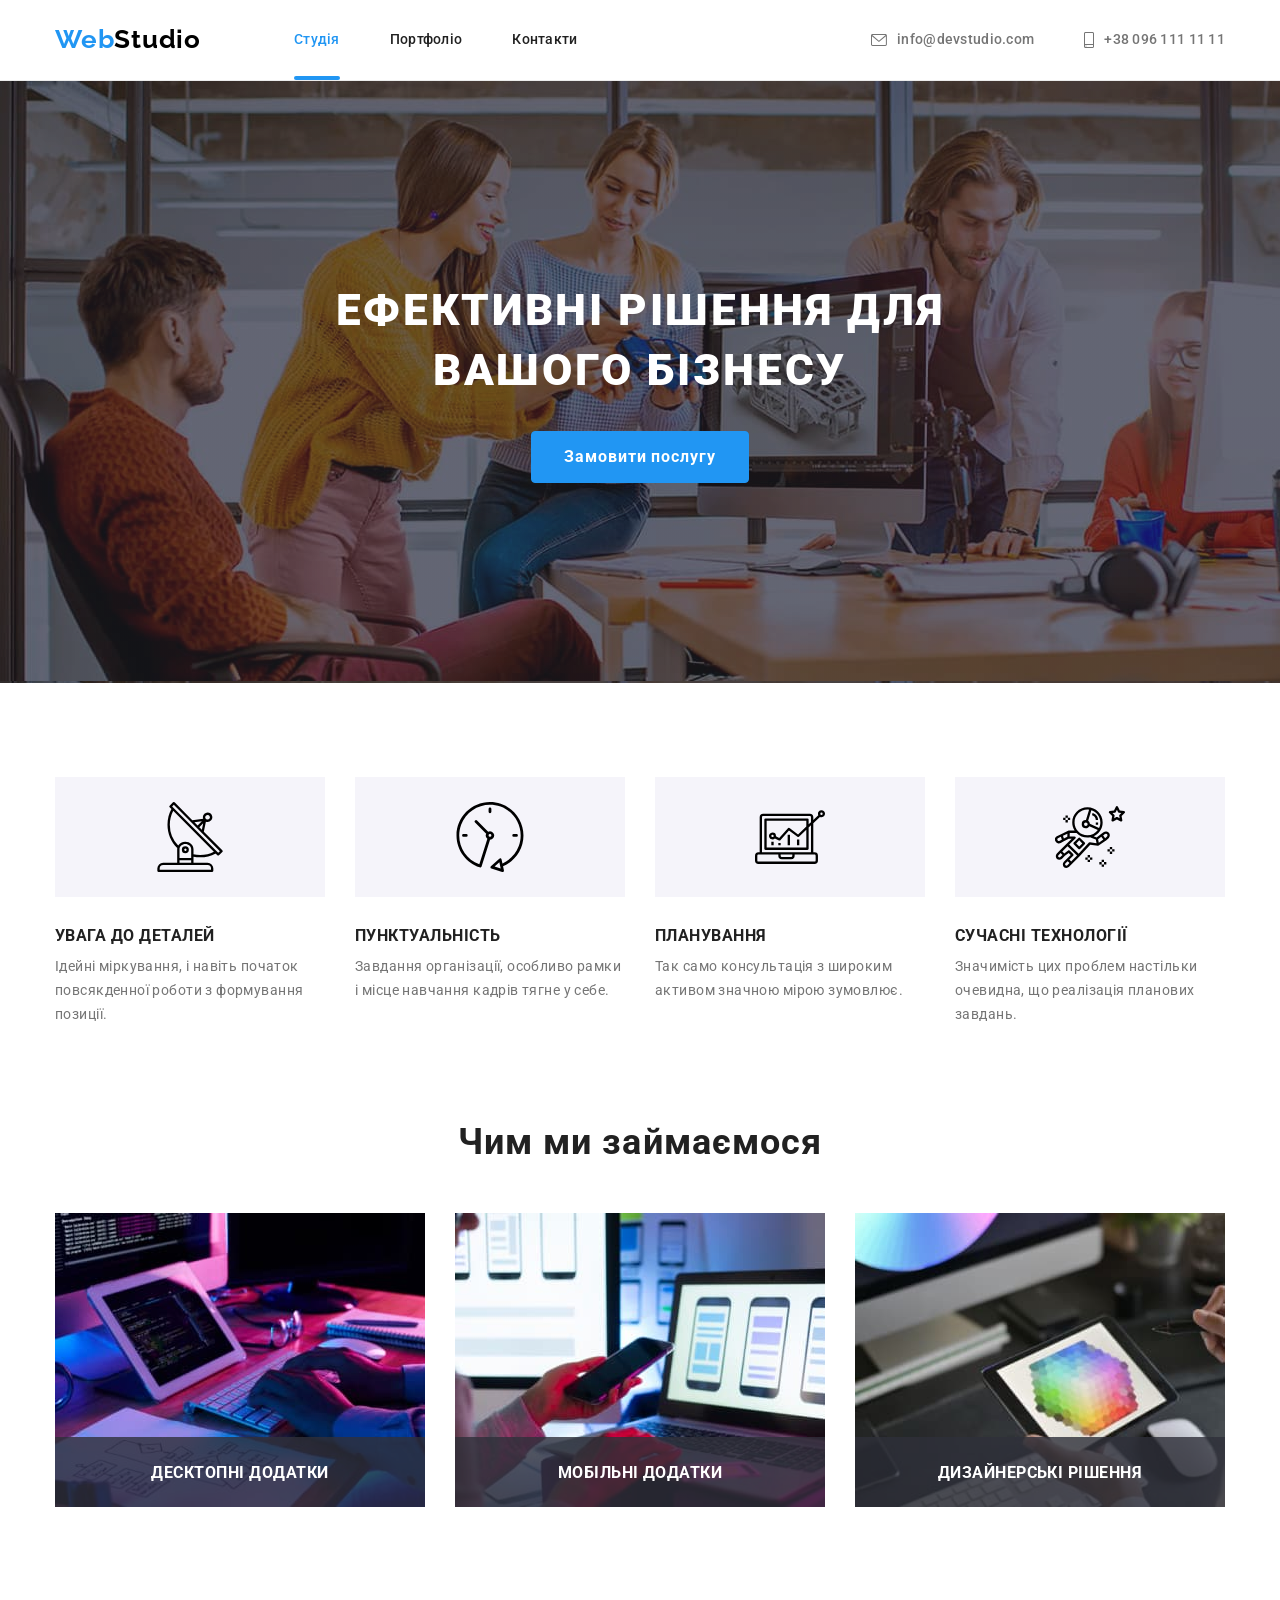
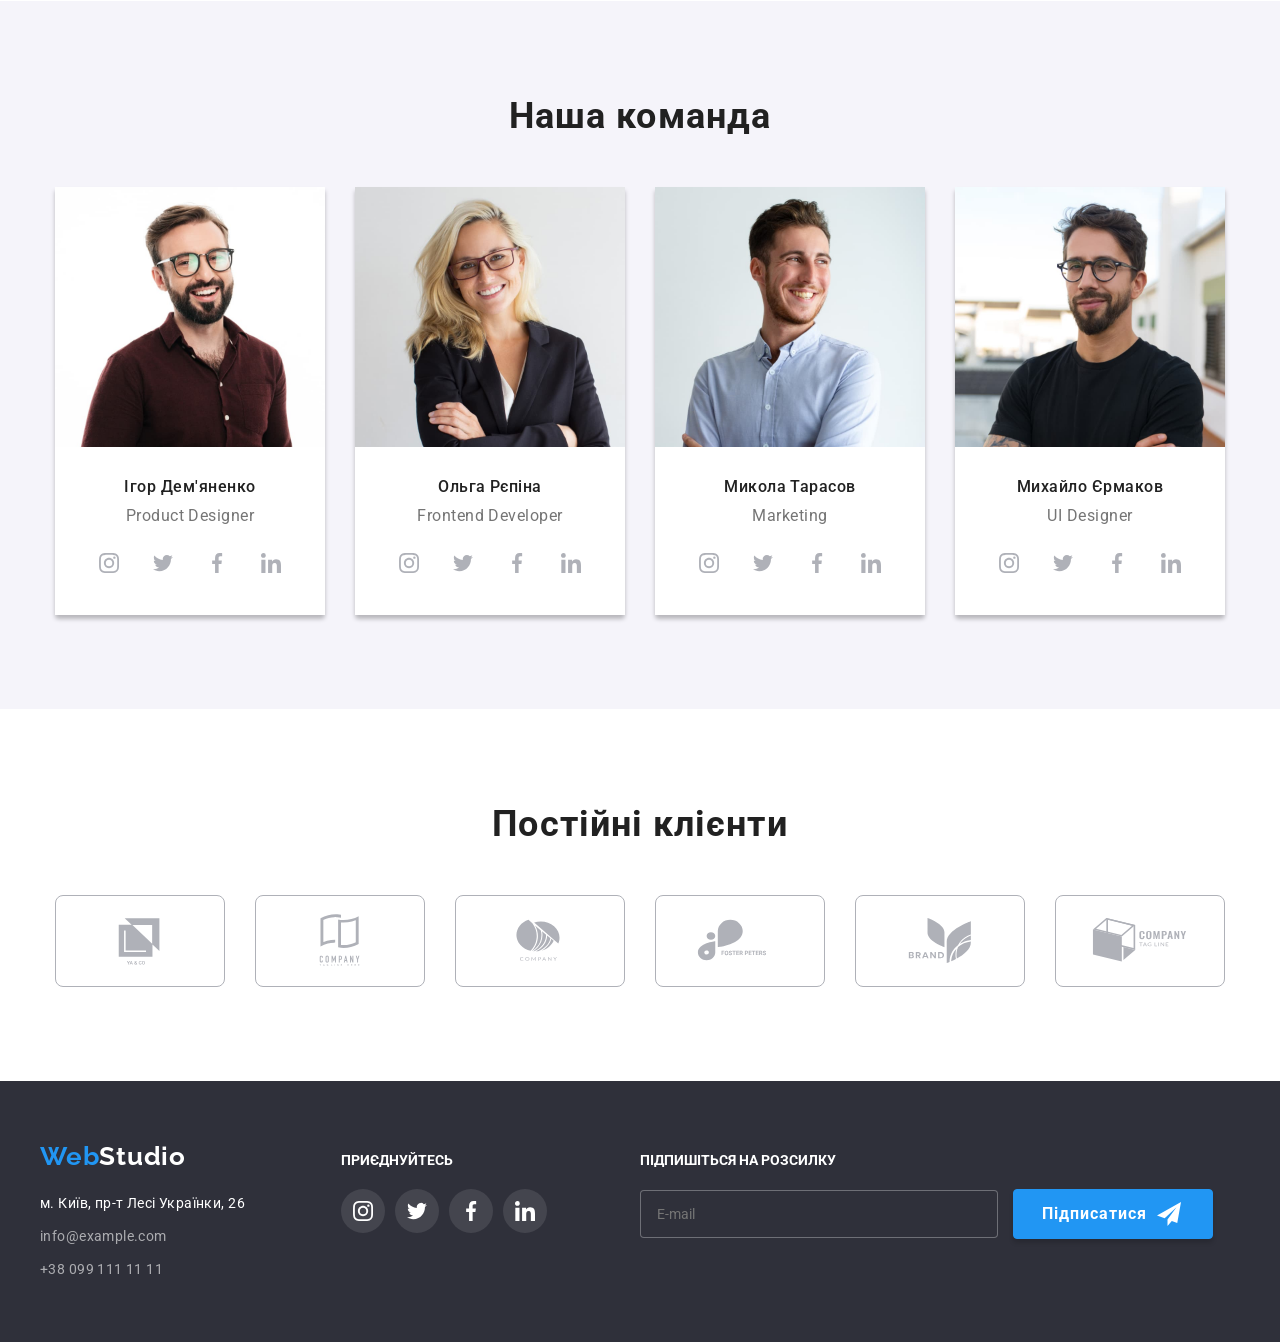
==== index.html @ feab4ead "Creation" ====
<!DOCTYPE html>
<html lang="uk">
   <head>
      <meta charset="UTF-8">
      <meta http-equiv="X-UA-Compatible" content="IE=edge">
      <meta name="viewport" content="width=device-width>, initial-scale=1.0">
      <title>Студія</title>
      <link rel="stylesheet" href="https://fonts.googleapis.com/css2?family=Raleway:wght@700&family=Roboto:wght@400;500;700;900&display=swap">
      <link rel="stylesheet" href="https://cdnjs.cloudflare.com/ajax/libs/modern-normalize/1.1.0/modern-normalize.min.css">
      <link rel="stylesheet" href="./css/style.css">
   </head>
   <body class="page-studio">
      
      <!-- Site header-->
      <header class="page-header">
         <div class="page-header container">
            <a href="./index.html" class="logo" lang="en"> <span class="logo first-part">Web</span>Studio</a>
            <nav class="site-nav">
               <ul class="site-nav-list">
                  <li class="site-nav-list item">
                     <a href="./index.html" class="site-nav-list link current">Студія</a>
                  </li>
                  <li class="site-nav-list item">
                     <a href="./portfolio.html" class="site-nav-list link">Портфоліо</a>
                  </li>
                  <li class="site-nav-list item">
                     <a href="" class="site-nav-list link">Контакти</a>
                  </li>
               </ul>
            </nav>
            <ul class="contact-list">
               <li class="contact-list item">
                     <a href="mailto:info@devstudio.com" class="contact-list link">
                        <svg class="icon-envelope">
                           <use class="envelope" href="./images/icons.svg#icon-envelope"></use>
                        </svg>
                     info@devstudio.com</a>
               </li>
               <li class="contact-list item">
                  <a href="tel:+380961111111" class="contact-list link">
                     <svg class="icon-smartphone">
                        <use href="./images/icons.svg#icon-smartphone"></use>
                     </svg>
                     +38 096 111 11 11
                  </a>
               </li>
            </ul>
         </div>
      </header>
      <main>

         <!-- Hero section  -->
         <section class="hero">
            <div class="hero container">
               <h1 class="hero-title">Ефективні рішення для вашого бізнесу</h1>
               <button data-modal-open type="button" class="btn-hero">
                  Замовити послугу
               </button>
            </div>
         </section>
         
         <!-- Features section   -->
         <section class="features">
            <div class="features-list container">
               <h2 class="features-title">Особливості</h2>
               <ul class="features-list">
                  <li class="features-list item">
                     <div class="feature-icon">
                        <svg class="icon-item">
                           <use href="./images/icons.svg#icon-antenna"></use>
                        </svg>
                     </div> 
                     <h3 class="feature-list title">УВАГА ДО ДЕТАЛЕЙ</h3>
                     <p>Ідейні міркування, і навіть початок повсякденної роботи з формування позиції.</p>
                  </li>
                  <li class="features-list item">
                     <div class="feature-icon">
                        <svg class="icon-item">
                           <use href="./images/icons.svg#icon-clock"></use>
                        </svg>
                     </div>
                     <h3 class="feature-list title">ПУНКТУАЛЬНІСТЬ</h3>
                     <p>Завдання організації, особливо рамки і місце навчання кадрів тягне у себе.</p>
                  </li>
                  <li class="features-list item">
                     <div class="feature-icon">
                        <svg class="icon-item">
                           <use href="./images/icons.svg#icon-diagram"></use>
                        </svg>
                     </div>
                     <h3 class="feature-list title">ПЛАНУВАННЯ</h3>
                     <p>Так само консультація з широким активом значною мірою зумовлює.</p>
                  </li>
                  <li class="features-list item">
                     <div class="feature-icon">
                        <svg class="icon-item">
                           <use href="./images/icons.svg#icon-astronaut"></use>
                        </svg>
                     </div>
                     <h3 class="feature-list title">СУЧАСНІ ТЕХНОЛОГІЇ</h3>
                     <p>Значимість цих проблем настільки очевидна, що реалізація планових завдань.</p>
                  </li>
               </ul>
            </div>
         </section>
         <!-- What we do section --> 
         <section class="work">
            <div class="work container">
               <h2 class="work-title">Чим ми займаємося</h2>
               <ul class="work-list">
                  <li class="work-item">
                     <div class="work-item-overlay">
                        <h3 class="work-item-overlay-title">Десктопні додатки</h3>
                     </div>
                     <img class="work-img" src="./images/software_for_computers.jpg" alt="програмне забезпечення для комп’ютерів" width="370">
                     
                  </li>
                  <li class="work-item">
                     <div class="work-item-overlay">
                        <h3 class="work-item-overlay-title">Мобільні додатки</h3>
                     </div>
                     <img class="work-img" src="./images/mobile_software.jpg" alt="програмне забезпечення для смартфонів" width="370">
                  </li>
                  <li class="work-item">
                     <div class="work-item-overlay">
                     <h3 class="work-item-overlay-title">Дизайнерські рішення</h3>
                     </div>
                     <img class="work-img" src="./images/tablet_software.jpg" alt="програмне забезпечення для планшетів" width="370">
                  </li>
               </ul>
            </div>
         </section>
         
         <!-- Our team section  -->
         <section class="team">
            <div class="team container">
               <h2 class="team-title">Наша команда</h2>
               <ul class="team-list">
                  <li class="team-list item">
                     <img class="team-list img" src="./images/product_designer.jpg" alt="Ігор Дем'яненко" width="270">
                     <div class="team members">
                        <h3 class="team-list-title">Ігор Дем'яненко</h3>
                        <p lang="en" class="team-list-text">Product Designer</p>
                        <ul class="social-network">
                           <li class="social-network item">
                              <a href="" class="social-network link">
                                 <svg class="social-icon">
                                    <use href="./images/icons.svg#icon-instagram"></use>
                                 </svg>
                              </a>
                           </li>
                           <li class="social-network item">
                              <a href="" class="social-network link">
                                 <svg class="social-icon">
                                    <use href="./images/icons.svg#icon-twitter"></use>
                                 </svg>
                              </a>
                           </li>
                           <li class="social-network item">
                              <a href="" class="social-network link">
                                 <svg class="social-icon">
                                    <use href="./images/icons.svg#icon-facebook"></use>
                                 </svg>
                              </a>
                           </li>
                           <li class="social-network item">
                              <a href="" class="social-network link">
                                 <svg class="social-icon">
                                    <use href="./images/icons.svg#icon-linkedin"></use>
                                 </svg>
                              </a>
                           </li>
                        </ul>
                     </div>
                  </li>
                  <li class="team-list item">
                     <img class="team-list img" src="./images/frontend_developer.jpg" alt="Ольга Рєпіна" width="270">
                     <div class="team members">
                        <h3 class="team-list-title">Ольга Рєпіна</h3>
                        <p lang="en" class="team-list-text">Frontend Developer</p>
                        <ul class="social-network">
                           <li class="social-network item">
                              <a href="" class="social-network link">
                                 <svg class="social-icon">
                                    <use href="./images/icons.svg#icon-instagram"></use>
                                 </svg>
                              </a>
                           </li>
                           <li class="social-network item">
                              <a href="" class="social-network link">
                                 <svg class="social-icon">
                                    <use href="./images/icons.svg#icon-twitter"></use>
                                 </svg>
                              </a>
                           </li>
                           <li class="social-network item">
                              <a href="" class="social-network link">
                                 <svg class="social-icon">
                                    <use href="./images/icons.svg#icon-facebook"></use>
                                 </svg>
                              </a>
                           </li>
                           <li class="social-network item">
                              <a href="" class="social-network link">
                                 <svg class="social-icon">
                                    <use href="./images/icons.svg#icon-linkedin"></use>
                                 </svg>
                              </a>
                           </li>
                        </ul>
                     </div>
                  </li>
                  <li class="team-list item">
                     <img class="team-list img" src="./images/marketing.jpg" alt="Микола Тарасов" width="270">
                     <div class="team members">
                        <h3 class="team-list-title">Микола Тарасов</h3>
                        <p lang="en" class="team-list-text">Marketing</p>
                        <ul class="social-network">
                           <li class="social-network item">
                              <a href="" class="social-network link">
                                 <svg class="social-icon">
                                    <use href="./images/icons.svg#icon-instagram"></use>
                                 </svg>
                              </a>
                           </li>
                           <li class="social-network item">
                              <a href="" class="social-network link">
                                 <svg class="social-icon">
                                    <use href="./images/icons.svg#icon-twitter"></use>
                                 </svg>
                              </a>
                           </li>
                           <li class="social-network item">
                              <a href="" class="social-network link">
                                 <svg class="social-icon">
                                    <use href="./images/icons.svg#icon-facebook"></use>
                                 </svg>
                              </a>
                           </li>
                           <li class="social-network item">
                              <a href="" class="social-network link">
                                 <svg class="social-icon">
                                    <use href="./images/icons.svg#icon-linkedin"></use>
                                 </svg>
                              </a>
                           </li>
                        </ul>
                     </div>
                  </li>
                  <li class="team-list item">
                     <img class="team-list img" src="./images/ui_designer.jpg" alt="Михайло Єрмаков" width="270">
                     <div class="team members">
                        <h3 class="team-list-title">Михайло Єрмаков</h3>
                        <p lang="en" class="team-list-text">UI Designer</p>
                        <ul class="social-network">
                           <li class="social-network item">
                              <a href="" class="social-network link">
                                 <svg class="social-icon">
                                    <use href="./images/icons.svg#icon-instagram"></use>
                                 </svg>
                              </a>
                           </li>
                           <li class="social-network item">
                              <a href="" class="social-network link">
                                 <svg class="social-icon">
                                    <use href="./images/icons.svg#icon-twitter"></use>
                                 </svg>
                              </a>
                           </li>
                           <li class="social-network item">
                              <a href="" class="social-network link">
                                 <svg class="social-icon">
                                    <use href="./images/icons.svg#icon-facebook"></use>
                                 </svg>
                              </a>
                           </li>
                           <li class="social-network item">
                              <a href="" class="social-network link">
                                 <svg class="social-icon">
                                    <use href="./images/icons.svg#icon-linkedin"></use>
                                 </svg>
                              </a>
                           </li>
                        </ul>
                     </div>
                  </li>
               </ul>
            </div>
         </section>

         <!-- Regular customers Section -->
         <section class="customers">
            <div class="customers container">
               <h2 class="customers-title">Постійні клієнти</h2>
               <ul class="customers-list">
                  <li class="customers-list item">
                     <a class="customers-list-link" href="">
                        <svg class="customers-icon">
                           <use href="./images/icons.svg#icon-group-1"></use>
                        </svg>
                     </a>
                  </li>
                  <li class="customers-list item">
                     <a class="customers-list-link" href="">
                        <svg class="customers-icon">
                           <use href="./images/icons.svg#icon-group-2"></use>
                        </svg>
                     </a>
                  </li>
                  <li class="customers-list item">
                     <a class="customers-list-link" href="">
                        <svg class="customers-icon">
                           <use href="./images/icons.svg#icon-group-3"></use>
                        </svg>
                     </a>
                  </li>
                  <li class="customers-list item">
                     <a class="customers-list-link" href="">
                        <svg class="customers-icon">
                           <use href="./images/icons.svg#icon-group-4"></use>
                        </svg>
                     </a>
                  </li>
                  <li class="customers-list item">
                     <a class="customers-list-link" href="">
                        <svg class="customers-icon">
                           <use href="./images/icons.svg#icon-group-5"></use>
                        </svg>
                     </a>
                  </li>
                  <li class="customers-list item" >
                     <a class="customers-list-link" href="">
                        <svg class="customers-icon" >
                           <use href="./images/icons.svg#icon-group-6"></use>
                        </svg>
                     </a>
                  </li>
               </ul>
            </div>
         </section>
      </main>
      
      <!-- Contact section -->
      <footer class="page-footer">
         <div class="page-footer container">
            <div class="page-footer-contact">
               <a href="./index.html" class="page-footer logo"> <span class="logo first-part">Web</span>Studio</a>
               <address class="contact">
                  <ul class="footer-contact-list">
                     <li class="footer-contact-list item">
                        <a href="https://goo.gl/maps/CPtrU1FHBa2aNyZL9" target="_blank" rel="noopener noreferrer nofollow" class="footer-contact-list-link location"> м. Київ, пр-т Лесі Українки, 26</a>
                     </li>
                     <li class="footer-contact-list item">
                        <a href="mailto:info@example.com" class="footer-contact-list-link">info@example.com</a>
                     </li>
                     <li class="footer-contact-list item">
                        <a href="tel:+380991111111" class="footer-contact-list-link">+38 099 111 11 11</a>
                     </li>
                  </ul>
               </address>
            </div>
            <div class="page-footer social-network">
               <p class="page-footer-title">Приєднуйтесь</p>
               <ul class="social-network">
                  <li class="social-network item">
                     <a href="" class="social-network link">
                        <svg class="social-icon">
                           <use href="./images/icons.svg#icon-instagram"></use>
                        </svg>
                     </a>
                  </li>
                  <li class="social-network item">
                     <a href="" class="social-network link">
                        <svg class="social-icon">
                           <use href="./images/icons.svg#icon-twitter"></use>
                        </svg>
                     </a>
                  </li>
                  <li class="social-network item">
                     <a href="" class="social-network link">
                        <svg class="social-icon">
                           <use href="./images/icons.svg#icon-facebook"></use>
                        </svg>
                     </a>
                  </li>
                  <li class="social-network item">
                     <a href="" class="social-network link">
                        <svg class="social-icon">
                           <use href="./images/icons.svg#icon-linkedin"></use>
                        </svg>
                     </a>
                  </li>
               </ul>
            </div>
            <form class="footer-form">
               <p class="page-footer-title">Підпишіться на розсилку</p>
                  <input class="footer-form-input" type="email" name="email" placeholder="E-mail">
                  <button class="footer-form-btn" type="submit">
                  Підписатися
               </button>
            </form>
         </div>
      </footer>
<!-- Modal window  -->
      <div class="backdrop is-hidden" data-modal>
         <div class="modal">
            <button type="button" class="btn-modal" data-modal-close>
               <svg class="modal-icon">
                  <use href="./images/icons.svg#icon-close"></use>
               </svg>
            </button>
            <form class="form-feedback">
               <p class="form-feedback-title">Залиште свої дані, ми вам передзвонимо</p>
               <div class="form-feedback-field">
                  <label class="form-feedback-label" for="username">
                     Ім’я
                  </label>
                  <div class="input-wrap">
                     <input class="form-feedback-input" type="text" name="username" id="username">
                     <svg class="feedback-icon">
                        <use href="./images/icons.svg#icon-person"/>
                     </svg>
                  </div>
               </div>
               <div class="form-feedback-field">
                  <label class="form-feedback-label" for="tel">
                     Телефон
                  </label>
                  <div class="input-wrap">
                     <input class="form-feedback-input" type="tel" name="phone_namber" id="tel">
                     <svg class="feedback-icon">
                        <use href="./images/icons.svg#icon-phone"></use>
                     </svg>
                  </div>
               </div>
               <div class="form-feedback-field">
                  <label class="form-feedback-label" for="email">
                     Пошта
                  </label>
                  <div class="input-wrap">
                     <input class="form-feedback-input" type="email" name="email" id="email">
                     <svg class="feedback-icon">
                        <use href="./images/icons.svg#icon-email"></use>
                     </svg>
                  </div> 
               </div>
               <div class="form-feedback-field">
                  <label class="form-feedback-label" for="comment">
                     Коментар
                  </label>
                  <textarea class="form-feedback-input comment" name="comment" id="comment"  rows="10" placeholder="Введіть текст"></textarea>
               </div>
               <div class="form-feedback-accept">
                  <label class="form-feedback-label" for="policy">
                     <input class="visually-hidden" type="checkbox" name="policy" id="policy">
                     <div class="checkbox">
                        <svg class="feedback-check">
                           <use href="./images/icons.svg#icon-check"></use>
                        </svg>
                     </div>
                     <span class="policy-text">Погоджуюся з розсилкою та приймаю <a href="">Умови договору</a>
                     </span>
                  </label>
               </div>
               <button type="submit" class="form-feedback-btn">Відправити</button>
            </form>
         </div>
      </div>
      <script src="./js/modal.js"></script>
   </body>
</html>
---- css/style.css ----
/* основной цвет текст #757575
вторичный цвет текста  #212121
белый цвет #FFFFFF
цвет ел адреса и телефона в футере rgba (255, 255, 255, 0.6)
цвет акцента #2196F3
цвет кнопок, цвет секции Наша команда #F5F4FA
цвет футера #2F303A */


:root { 
   --primery-text-color: #757575;
   --secondary-text-color: #212121;
   --accent-color: #2196F3;
   --footer-text-color: rgba (255, 255, 255, 0.6);
   --white-color: #FFFFFF;
   --footer-backround-color: #2F303A;
}

.visually-hidden {
   position: absolute;
   white-space: nowrap;
   width: 1px;
   height: 1px;
   overflow: hidden;
   border: 0;
   padding: 0;
   clip: rect(0 0 0 0);
   clip-path: inset(50%);
   margin: -1px;
}

body {
   background-color: var(--white-color);
   color: var(--primery-text-color);

   font-family: 'Roboto', sans-serif;
   font-size: 14px;
   }

   h1,
   h2,
   h3,
   h4,
   h5,
   h6,
   p,
   ul {
      margin: 0;
      padding: 0;
   }


   .page-studio h2 {
   color: var(--secondary-text-color);
   font-weight: 700;
   font-size: 36px;
   line-height: 1.17;
   text-align: center;
   letter-spacing: 0.03em;
   }

/* Logo */
a.logo {
   display: block;
   margin-left: 0px;
   color:#000000;

   font-family: 'Raleway', sans-serif;
   font-weight: 700;
   font-size: 26px;
   line-height: 1.2;
   letter-spacing: 0.03em;
   text-decoration: none;
}

.page-footer .logo {
   color: var(--white-color);
}

.logo .first-part { 
   color: var(--accent-color);
}

/* Site header */
.page-header {
   font-weight: 500;
   font-size: 14px;
   line-height: 1.14;
   letter-spacing: 0.02em;
}

.container {
   width: 1200px;
   margin-left: auto;
   margin-right: auto;
   padding-left: 15px;
   padding-right: 15px;
}

.page-header.container {
   display: flex;
   align-items: center;
}

.site-nav {
   margin-left: 93px;
}

.site-nav-list {
   display: flex;
   margin-top: 0px;
   margin-bottom: 0px;

   list-style: none;
}

.site-nav-list .item {
   margin-right: 50px;
}

.site-nav-list .item:last-child {
   margin-right: 0px;
}

.site-nav-list .link {
   display: inline-block;
   margin-top: 0px;
   margin-bottom: 0px;
   padding-top: 32px;
   padding-bottom: 32px;

   color: var(--secondary-text-color);
   text-decoration: none;
   transition: color 250ms cubic-bezier(0.4, 0, 0.2, 1);
}

.site-nav-list.link.current {
   position: relative;
   color: var(--accent-color);
}
.site-nav-list.link.current::after {
   content:'';
   position: absolute;
   left: 0;
   bottom: 0;
   display:block;
   width: 100%;
   height: 4px;
   border-radius: 2px;
   background-color: var(--accent-color);
}

.page-header .link:hover,
.page-header .link:focus {
color: var(--accent-color);
}

.contact-list {
   display: flex;
   margin-top: 0px;
   margin-bottom: 0px;
   margin-left: auto;
   list-style: none;
}

.contact-list.item {
   margin-right: 50px;
}

.contact-list .item:nth-child(1n+2) {
   margin-right: 0px;
}

.contact-list.link {
   display: flex;
   justify-content: center;
   align-items: center;
   margin-top: 0px;
   margin-bottom: 0px;
   padding-top: 32px;
   padding-bottom: 32px;
   color: var(--primery-text-color);
   text-decoration: none;
   fill: var(--primery-text-color);
   transition: fill 250ms cubic-bezier(0.4, 0, 0.2, 1), color 250ms cubic-bezier(0.4, 0, 0.2, 1);
}

.contact-list .link:last-child {
   margin-right: 0px;
}

.icon-smartphone {
   width: 10px;
   height: 16px;
   margin-right: 10px;
}

.icon-envelope {
   width: 16px;
   height: 12px;
   margin-right: 10px;
}


.contact-list.link:hover,
.contact-list.link:focus {
   color: var(--accent-color);
   fill: var(--accent-color);
}


/*----------------------------СТОРІНКА СТУДІЯ-----------------------------*/
/* ------------------Hero section -----------------------------*/
.hero {
   max-width: 1600px;
   margin-left: auto;
   margin-right: auto;
   
   padding-top: 200px;
   padding-bottom: 200px;
   
   text-align: center;

   
   background-image: linear-gradient(
      to right,
   rgba(47, 48, 58, 0.4),
   rgba(47, 48, 58, 0.4)
   ), 
   url(../images/Background.jpg);
}

.hero.container {
   position: relative;
   padding-top: 0;
   padding-bottom: 0;
   background: none;
}

.hero-title {
   margin-top: 0px;
   margin-bottom: 30px;
   margin-left: auto;
   margin-right: auto;
   max-width: 700px;

   color: var(--white-color);
   
   font-weight: 900;
   font-size: 44px;
   line-height: 1.36;
   letter-spacing: 0.06em;
   text-transform: uppercase;
}

.btn-hero {
   min-width: 215px;
   padding: 10px 32px;
   border-radius: 4px;
   border: 1px solid var(--accent-color);
   background-color: var(--accent-color);
   
   color: var(--white-color);

   font-weight: 700;
   font-size: 16px;
   line-height: 1.9;
   letter-spacing: 0.06em;

   cursor: pointer;
}

/*---------------------Features section-----------------------*/ 
.features {
   padding-top: 94px;
}
.features-title {
   position: absolute;
   width: 1px;
   height: 1px;
   margin: -1px;
   border: 0;
   padding: 0;

   white-space: nowrap;
   clip-path: inset(100%);
   clip: rect(0 0 0 0);
   overflow: hidden;
}

.features p {
   line-height: 1.7;
   letter-spacing: 0.03em;
}

.feature-list.title {
   margin-bottom: 10px;

   color: var(--secondary-text-color);
   font-weight: 700;
   font-size: 16px;
   line-height: 1.14;
   letter-spacing: 0.03em;
   text-transform: uppercase;
}

.features-list {
   list-style: none;
   display: flex;
}

.features-list.item {
   display: block;
   margin-right: 30px;
   width: 270px;
}

.features-list.item:nth-child(4n) {
   margin-right: 0;
}

.feature-icon {
   display: flex;
   margin-bottom: 30px;
   width: 270px;
   height: 120px;
   align-items: center;
   justify-content: center;
   background-color: #F5F4FA;
}

.icon-item {
   width: 70px;
   height: 70px;
}

/*---------------------What we do section----------------------*/

.work {
   padding-top: 94px;
   padding-bottom: 94px;
}

.work.container {
   padding-top: 0;
   padding-bottom: 0;
}

.work-title {
   margin-bottom: 50px;
}

.work-list {
   display: flex;
   justify-content: center;
   margin: 0;
   padding: 0;
   list-style: none;
}

.work-item {
   position: relative;
   display: block;
   margin-right: 30px;
}

.work-item:nth-child(3n) {
   margin-right: 0px;
}

.work-item-overlay {
   position: absolute;
   display: block;
   width: 100%;
   height: 70px;
   right: 0;
   bottom: 0;
   background-color: rgba(47, 48, 58, 0.8);
}
.work-item-overlay-title {
   padding: 27px 0;
   color: var(--white-color);
   font-weight: 700;
   line-height: 1.14;
   text-align: center;
   letter-spacing: 0.03em;
   text-transform: uppercase;
}

.work-img {
   display: block;
}

/*---------------------Our team section----------------------*/
   .team {
   padding-top: 94px;
   padding-bottom: 94px;
   
   background-color: #F5F4FA;
}

.team.container {
   padding-top: 0px;
   padding-bottom: 0px;
}

.team-title {
   margin-bottom: 50px;
}

.team-list {
   display: flex;
   justify-content: center;
   margin: 0;
   padding: 0;
   list-style: none;
}

.team-list.item {
   display: block;
   margin-right: 30px;
   border-radius: 0px 0px 4px 4px;
   text-align: center;

   box-shadow: 0px 4px 4px 0px rgba(0, 0, 0, 0.25);
}

.team-list.img {
   display: block;
}

.team-list.item:last-child {
   margin-right: 0px;
}

.team.members {
   padding-top: 30px;
   padding-bottom: 30px;
   
   background-color: var(--white-color);
}

.team-list-title {
   margin-bottom: 10px;
   
   color: var(--secondary-text-color);

   font-weight: 500;
   font-size: 16px;
   line-height: 1.19;
   letter-spacing: 0.03em;
}

.team-list-text {
   color: var(--primery-text-color);

   font-size: 16px;
   line-height: 1.19;
   letter-spacing: 0.03em;
   margin-bottom: 16px;
}

.social-network {
   display: flex;
   width: 206px;
   margin-left: auto;
   margin-right: auto;
   justify-content: space-between;
   align-items: center;
   list-style: none;
}

.social-network.item {
   display: block;
   width: 44px;
   height: 44px;
   margin: 0;
}

.social-network.link {
   display: flex;
   justify-content: center;
   width: 44px;
   height: 44px;
   fill: #AFB1B8;
   background-color: var(--white-color);
   border-radius: 50%;
   transition: fill 2500ms cubic-bezier(0.4, 0, 0.2, 1);
}

.social-icon {
   display: block;
   width: 20px;
   height: 20px;
}     

.social-network.link:hover,
.social-network.link:focus {
   outline: none;
   background-color: var(--accent-color);
   fill: var(--white-color);
}

/*------------------Regular customers Section-------------------- */
.customers {
   padding-top: 94px;
   padding-bottom: 94px;
}

.customers.container {
   padding-top: 0px;
   padding-bottom: 0px;
}

.customers-title {
   margin-bottom: 50px;
}
.customers-list {
   display: flex;
   align-items: center;
   justify-content: space-between;
   list-style: none;
}

.customers-list.item {
   width: 170px;
   height: 92px;
}

.customers-list-link {
   display: flex;
   justify-content: center;
   align-items: center;
   width: 170px;
   height: 92px;
   border-radius: 8px;
   border: 1px solid #AFB1B8;
   fill: #AFB1B8;
   transition: border 250ms cubic-bezier(0.4, 0, 0.2, 1), fill 250ms cubic-bezier(0.4, 0, 0.2, 1);
}

.customers-icon {
   display: block;
   width: 106px;
   height: 60px;
}

.customers-list-link:hover {
   border: 1px solid var(--accent-color);
   fill: var(--accent-color);    
}
.customers-list-link:focus {
   outline: none;
   border: 1px solid var(--accent-color);
   fill: var(--accent-color);
}

/*-------------------Contact section---------------------*/
.page-footer {
   padding-top: 60px;
   padding-bottom: 60px;
   background-color: var(--footer-backround-color);
}

.page-footer.container {
   display: flex;
   align-items: baseline;
   padding: 0;
}

.page-footer-contact {
   width: 231px;
   margin-right: 70px;
}

a.page-footer.logo {
   display: block;
   margin-bottom: 20px;

   padding-top: 0px;
   padding-bottom: 0px;
}

.footer-contact-list {
   list-style: none;
}

.footer-contact-list.item {
   margin-bottom: 9px;
}

.footer-contact-list.item:last-child {
   margin-bottom: 0;
}

.footer-contact-list-link {
   color: rgba(255, 255, 255, 0.6);
   text-decoration: none;
   font-style: normal;
   font-size: 14px;
   line-height: 1.7;
   letter-spacing: 0.03em;
}

.location {
   color: var(--white-color);
}
.page-footer.social-network {
   display: block;
   margin: 0px 93px 0px 0px;
   padding: 0;
}

.page-footer-title {
   margin-bottom: 20px;
   font-weight: 700;
   line-height: 1.14; 
   letter-spacing: 3%;
   text-transform: uppercase;
   color: var(--white-color);
}

.social-network.link {
   background-color: rgba(255, 255, 255, 0.1);
   transition: background-color 250ms cubic-bezier(0.4, 0, 0.2, 1), fill 250ms cubic-bezier(0.4, 0, 0.2, 1);
}

.page-footer .social-icon {
   fill: var(--white-color);
}

.footer-form-input {
   margin-right: 12px;
   width: 358px;
   border: 1px solid rgba(255, 255, 255, 0.3);
   border-radius: 4px;
   padding: 15px 16px;
   background-color: var(--footer-backround-color);
   color: var(--white-color);
}

.footer-form-btn {
   display: inline-flex;
   align-items: center;
   width: 200px;
   height: 50px;
   margin: 0;
   padding: 10px 28px;
   border-radius: 4px;
   box-shadow: 0px 4px 4px rgba(0, 0, 0, 0.15);
   border: 1px solid var(--accent-color);
   background-color: var(--accent-color);

   color: var(--white-color);

   font-weight: 700;
   font-size: 16px;
   line-height: 1.9;
   letter-spacing: 0.06em;
   text-decoration: none;
   text-align: center;

   cursor: pointer;
}

.footer-form-btn::after {
   display: block;
   content: " ";
   width: 24px;
   height: 24px;
   margin-left: 10px;
   background-color: var(--accent-color);
   background-position: center;
   background-size: contain;
   background-image: url(/images/icon-send.svg);

}


/* -----------------Modal window ------------------------*/
.backdrop {
   position: fixed;
   top: 0;
   left: 0;
   width: 100%;
   height: 100%;
   background-color: rgba(0, 0, 0, 0.2);

   opacity: 1;
   transition: opacity 250ms cubic-bezier(0.4, 0, 0.2, 1);
}

.backdrop.is-hidden {
   opacity: 0;
   pointer-events: none;
}

.modal {
   position: absolute;
   top: 50%;
   left: 50%;
   width: 528px;
   height: 581px;
   padding: 40px;
   background-color: var(--white-color);
   transform: translate(-50%, -50%);
   box-shadow: 0px 1px 3px rgba(0, 0, 0, 0.12), 0px 1px 1px rgba(0, 0, 0, 0.14), 0px 2px 1px rgba(0, 0, 0, 0.2);
   border-radius: 4px;
}

.btn-modal {
   position: absolute;
   display: flex;
   align-items: center;
   justify-content: center;
   border: none;
   top: 8px;
   right: 8px;
   width: 30px;
   height: 30px; 
   border: 1px solid rgba(33, 33, 33, 0.2);
   background-color: var(--white-color);
   border-radius: 50%;
   cursor: pointer; 
   fill: var(--secondary-text-color);
   transition: fill 250ms cubic-bezier(0.4, 0, 0.2, 1);
}

.modal-icon {
   display: block;
   width: 18px;
   height: 18px;
} 

.btn-modal:hover {
   fill: var(--accent-color);
}

.btn-modal:focus {
   fill: var(--accent-color);
}

/*--------------------Form feedback-----------------------*/
.form-feedback {
   width: 448px;
}

.form-feedback-title {
   color: var(--secondary-text-color);
   font-weight: 700;
   font-size: 20px;
   line-height: 1.15;
   text-align: center;
   letter-spacing: 0.03em;
   margin-bottom: 12px;
}

.form-feedback-field {
   display: flex;
   flex-direction: column; 
   margin-bottom: 10px;
}

.form-feedback-label {
   display: flex;
   align-items: center;
   font-weight: 400;
   font-size: 12px;
   color: #757575;
   margin-bottom: 4px;
}

.input-wrap {
   position: relative;
}

.feedback-icon {
   position: absolute;
   top: 50%;
   left: 12px;
   transform: translateY(-50%);
   width: 18px;
   height: 18px;
   fill: #000000;
   transition: 250ms cubic-bezier(0.4, 0, 0.2, 1);
}

.form-feedback-input {
   outline: none;
   width: 100%;
   height: 40px;
   padding-left: 42px;
   border: 1px solid rgba(33, 33, 33, 0.2);
   border-radius: 4px;
   transition: 250ms cubic-bezier(0.4, 0, 0.2, 1);
}

.form-feedback-input:focus +.feedback-icon {
   fill: var(--accent-color);
}

.form-feedback-input:focus {
   border: 1px solid var(--accent-color);
}
.comment {
   resize: none;
   height: 120px;
   padding: 12px 16px;
}

.form-feedback-input::placeholder {
   font-weight: 400;
   font-size: 12px;
   line-height: 1.16;
   letter-spacing: 0.01em;
   
   color: rgba(117, 117, 117, 0.5);
}

.form-feedback-accept {
   display: flex;
   justify-content:center;
   margin-top: 20px;
   margin-bottom: 30px;
}

.form-feedback-accept input:checked + .checkbox {
   background-color: var(--accent-color);
   border: none;
   justify-content: center;
}


.checkbox {
   display: flex;
   align-items: center;
   width: 16px;
   height: 15px;
   border: 2px solid var(--secondary-text-color);
   border-radius: 3px;
   margin-right: 5px;
   transition: 250ms cubic-bezier(0.4, 0, 0.2, 1);
   cursor: pointer;
}

.form-feedback-accept input:focus +.checkbox {
   border-color: var(--accent-color);
   }

.form-feedback-label {
   display: flex;
   align-items: center;

}

.feedback-check {
   width: 11px;
   height: 8px;
}

.policy-text {
   font-weight: 400;
   font-size: 14px;
   line-height: 1.7;
   letter-spacing: 0.03em;
   color: var(--primery-text-color);
}

.policy-text a {
color: var(--accent-color);
}

.form-feedback-btn {
   display: block;
   margin-left: auto;
   margin-right: auto;
   width: 200px;
   height: 50px;
   background-color: var(--accent-color);
   
   text-align: center;
   font-weight: 700;
   font-size: 16px;
   line-height: 1.9;
   letter-spacing: 0.06em;
   color: var(--white-color);
   box-shadow: 0px 4px 4px rgba(0, 0, 0, 0.15);
   border-radius: 4px;
   cursor: pointer;
   border: var(--accent-color);
}

/*------------------СТОРІНКА ПОРТФОЛІО--------------------*/
/* Filter */

.page-header {
   border-bottom: 1px solid #ECECEC;
} 

.page-header.container {
   border: none;
}

.portfolio-header {
   display: none;
}

.portfolio {
   padding-top: 94px;
   padding-bottom: 94px;
}

.portfolio.container {
   padding-top: 0px;
   padding-bottom: 0px;
}

.filter-list {
   display: flex;
   justify-content: center;

   margin-bottom: 50px;

   list-style: none;
}

.filter-item {
   display: block;

   margin-right: 8px;
}

.filter-item:last-child {
   margin-right: 0px;
}

.button {
   border-radius: 4px;
   padding: 6px 32px;
   border: 1px solid transparent;

   color: var(--secondary-text-color);
   font-weight: 500;
   font-size: 16px;
   line-height: 1.62;
   letter-spacing: 0.03em;

   background-color:#F5F4FA;
   cursor: pointer;
   transition: color 250ms cubic-bezier(0.4, 0, 0.2, 1), background-color 250ms cubic-bezier(0.4, 0, 0.2, 1), box-shadow 250ms cubic-bezier(0.4, 0, 0.2, 1);
}

.button.filter:hover,
.button.filter:focus {
   outline: none;
   color: var(--white-color);
   background-color: var(--accent-color);
   box-shadow: 0px 4px 4px 0px rgba(0, 0, 0, 0.25);
}

/* Portfolio */
.portfolio-main.container {
   padding-top: 94px;
}

.portfolio-list {
   display: flex;
   flex-wrap: wrap;
}

.portfolio-list-item {
   display: block;
   margin-right: 30px;
   margin-bottom: 30px;

   background-color: var(--white-color);

   list-style: none;
}

.portfolio-list-item:nth-child(3n) {
   margin-right: 0px;
}

.portfolio-list-item:nth-last-child(-n+3) {
   margin-bottom: 0px;
}

.portfolio-list-title {
   color: var(--secondary-text-color);

   font-weight: 700;
   font-size: 18px;
   line-height: 2.0;
   letter-spacing: 0.06em;
}

.portfolio-list-link {
   display: block;
   color: var(--primery-text-color);

   font-size: 16px;
   line-height: 1.88;
   letter-spacing: 0.03em;

   text-decoration: none;
   transition: box-shadow 250ms cubic-bezier(0.4, 0, 0.2, 1);
}

.portfolio-list-link:hover,   
.portfolio-list-link:focus {
   outline: none;
   box-shadow: 0px 4px 4px 0px rgba(0, 0, 0, 0.25);
}

.portfolio-overlay {
   position: relative;
   display: block;
   width: 100%;
   height: 100%;
   
   overflow: hidden;
}

.portfolio-overlay-text {
   position: absolute;
   display: block;
   padding: 63px 24px;
   width: 100%;
   height: 100%;
   bottom: 0;
   right: 0;
   background-color: rgba(33, 150, 243, 0.9);
   transform: translateY(100%);
   transition: transform 250ms cubic-bezier(0.4, 0, 0.2, 1);

   color: var(--white-color);
   font-size: 18px;
   line-height: 1.56;
   letter-spacing: 0.03em;
}

.portfolio-list-link:hover .portfolio-overlay-text { 
   transform: translateY(0%);
}

.portfolio-list-img {
   display: block;
}

.portfolio-list-title {
   margin-bottom: 4px;
}

.card {
   padding: 20px 20px;

   border-right: 1px solid #EEEEEE;
   border-bottom: 1px solid #EEEEEE;
   border-left: 1px solid #EEEEEE;
}
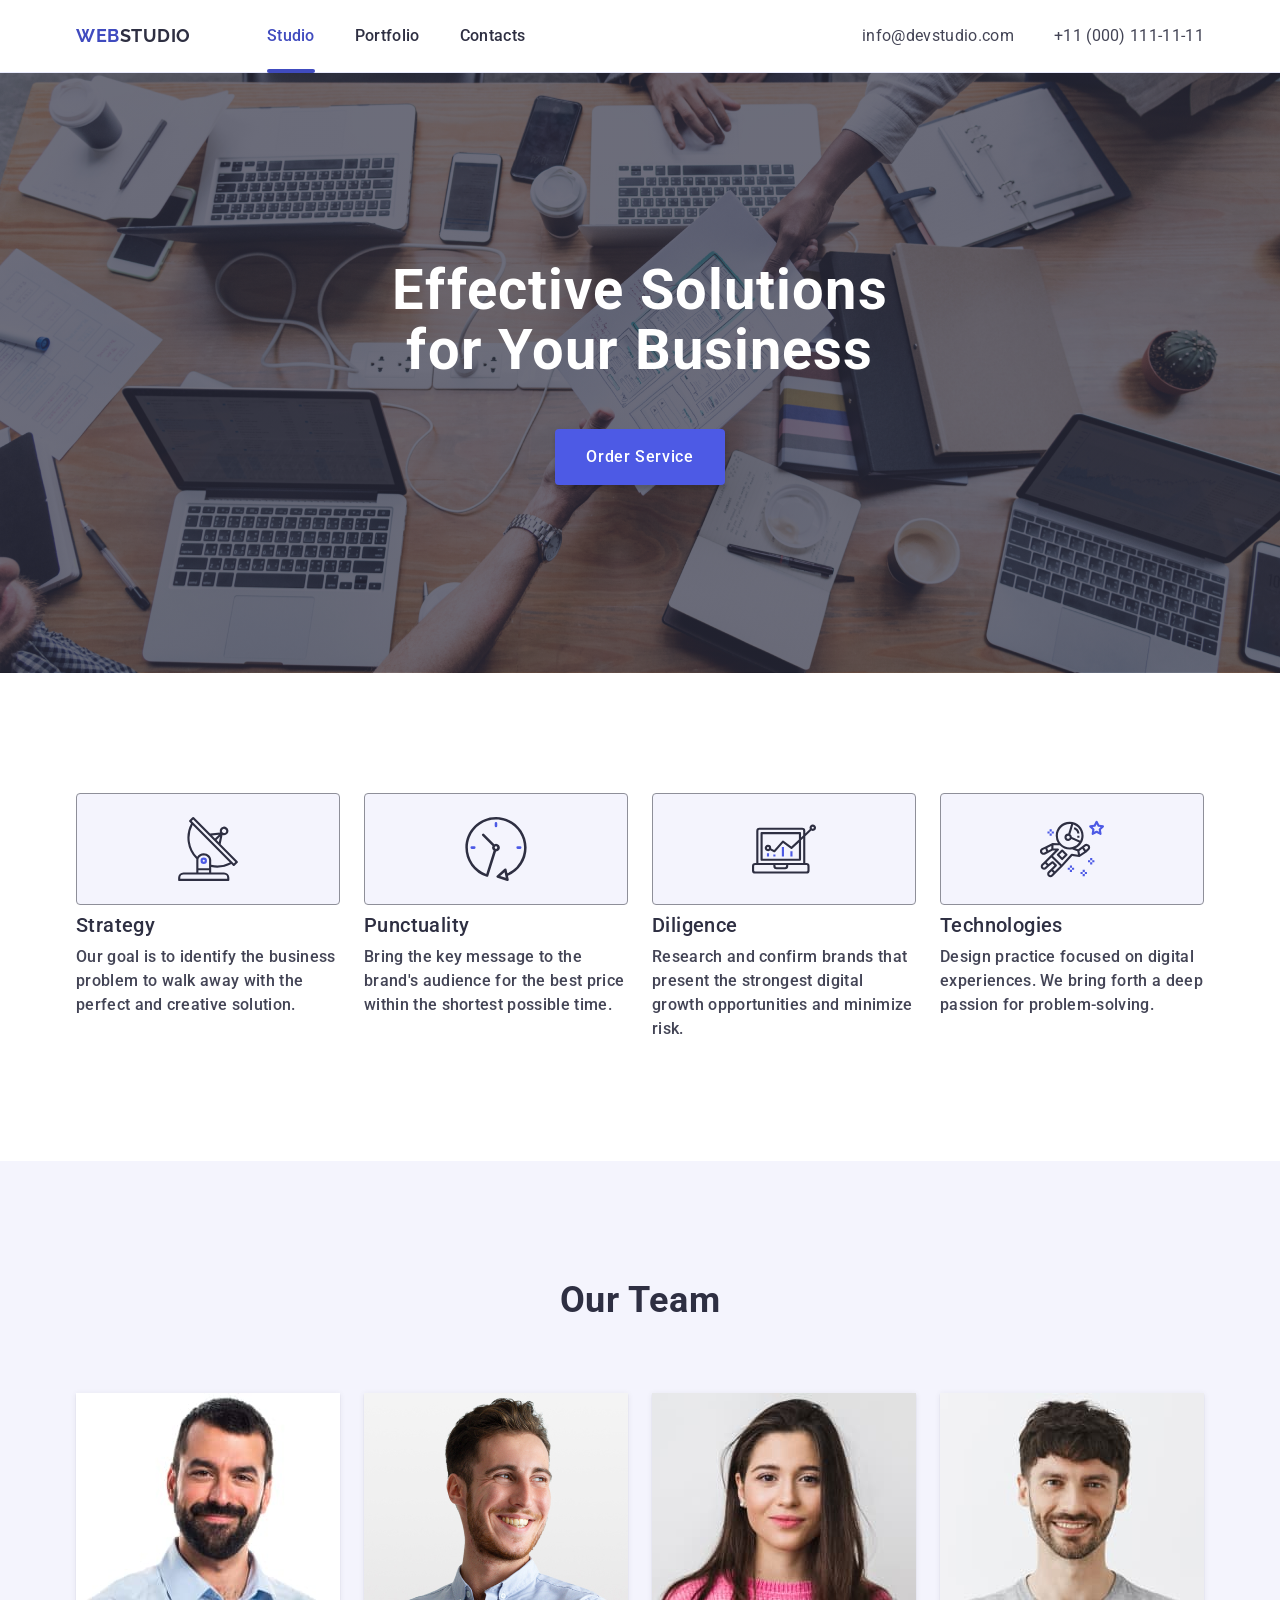
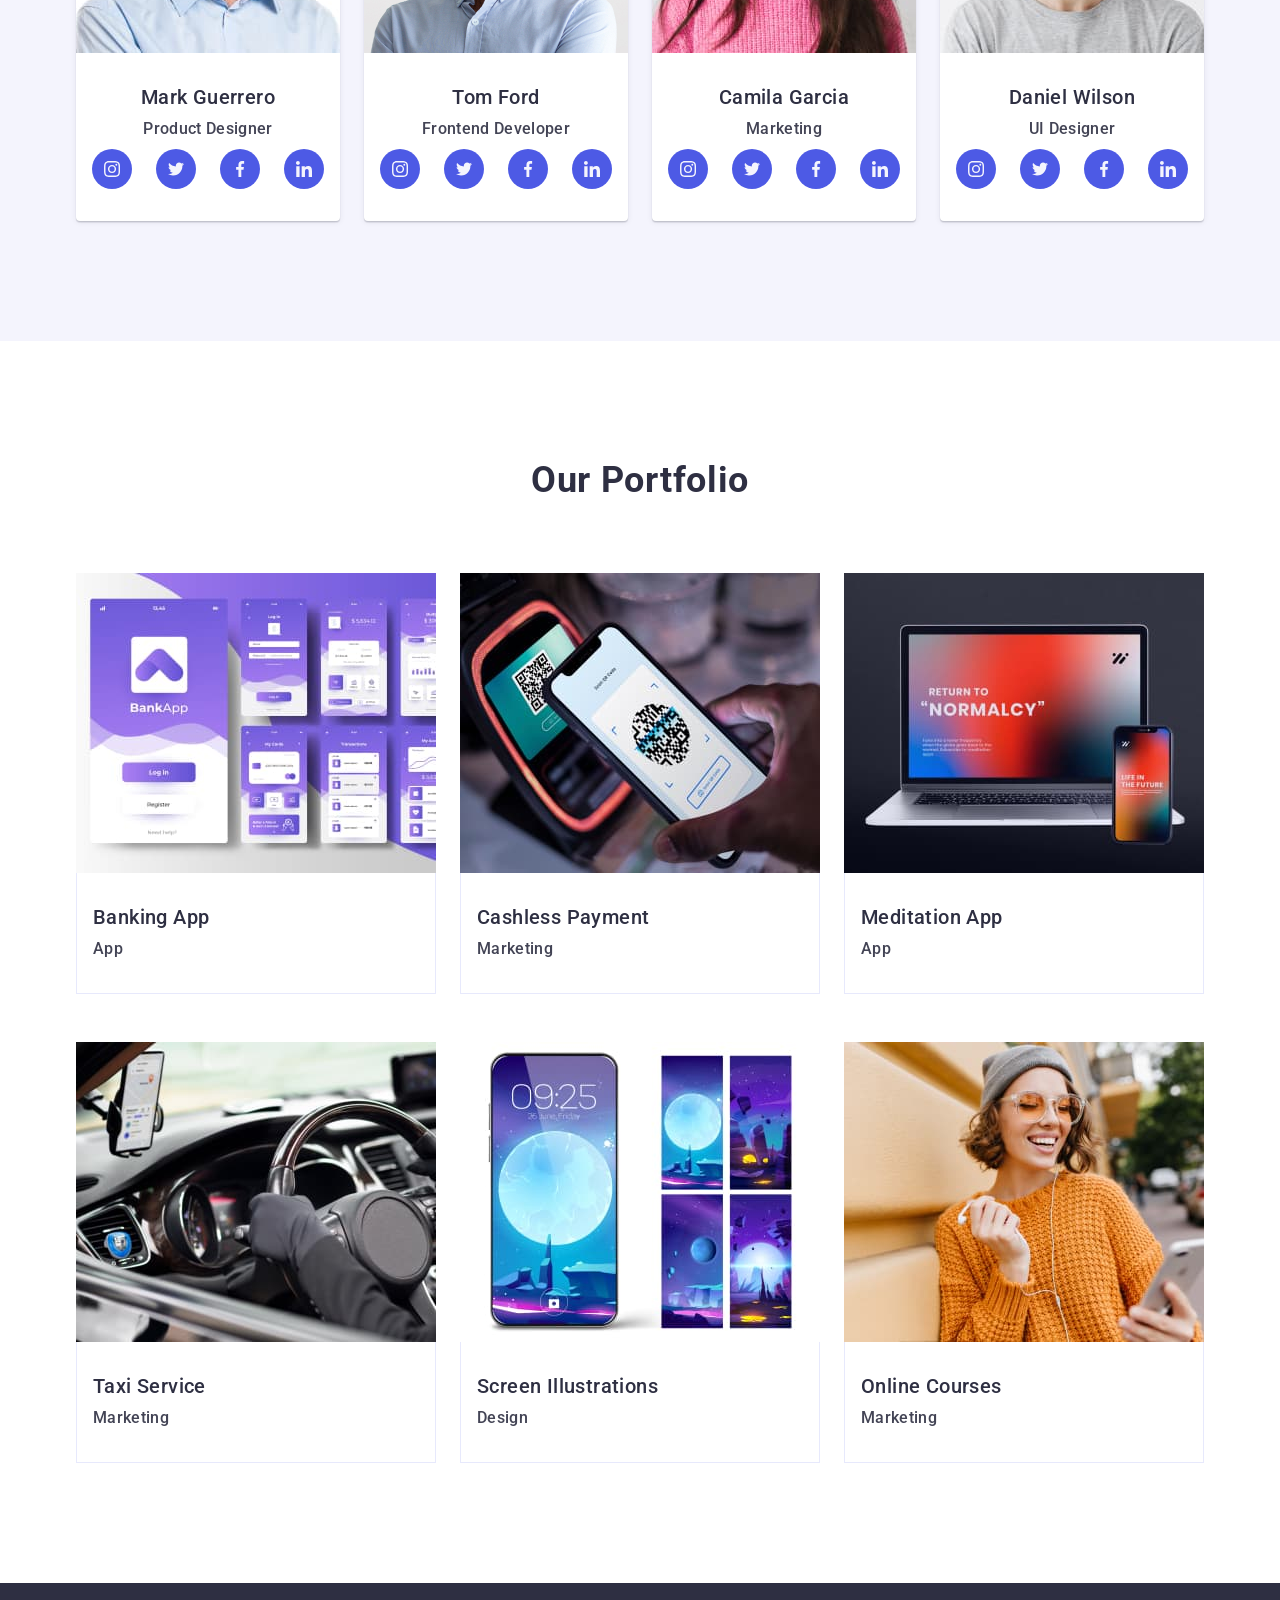
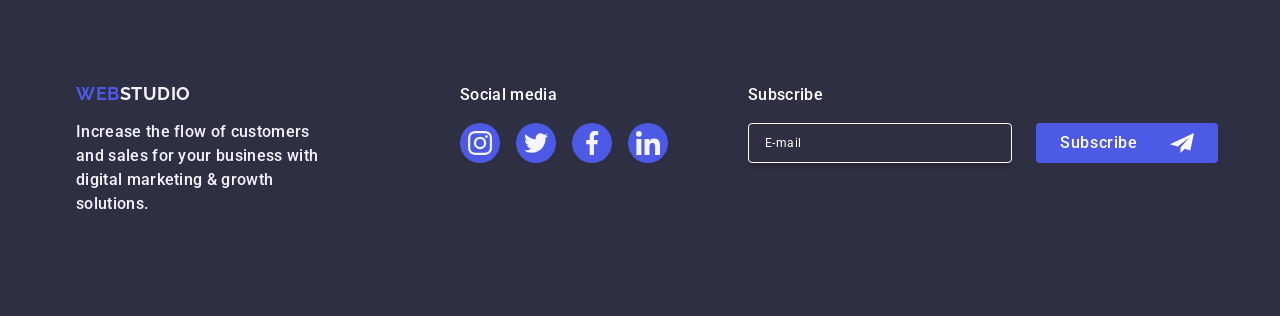
==== commit e0207ec8: "creatу" ====
--- a/index.html
+++ b/index.html
@@ -1,471 +1,742 @@
 <!DOCTYPE html>
-<html lang="uk">
-   <head>
-      <meta charset="UTF-8">
-      <meta http-equiv="X-UA-Compatible" content="IE=edge">
-      <meta name="viewport" content="width=device-width>, initial-scale=1.0">
-      <title>Студія</title>
-      <link rel="stylesheet" href="https://fonts.googleapis.com/css2?family=Raleway:wght@700&family=Roboto:wght@400;500;700;900&display=swap">
-      <link rel="stylesheet" href="https://cdnjs.cloudflare.com/ajax/libs/modern-normalize/1.1.0/modern-normalize.min.css">
-      <link rel="stylesheet" href="./css/style.css">
-   </head>
-   <body class="page-studio">
+<html lang="en">
+  <head>
+    <meta charset="UTF-8">
+    <meta name="viewport" content="width=device-width, initial-scale=1.0">
+    <link rel="preconnect" href="https://fonts.googleapis.com">
+    <link rel="preconnect" href="https://fonts.gstatic.com" crossorigin>
+    <link
+      href="https://fonts.googleapis.com/css2?family=Raleway:wght@700&family=Roboto:wght@400;500;700&display=swap"
+      rel="stylesheet">
+    <link
+      rel="stylesheet"
+      href="https://cdnjs.cloudflare.com/ajax/libs/modern-normalize/2.0.0/modern-normalize.min.css">
+    <link rel="stylesheet" href="./css/styles.css">
+    <title>Document</title>
+  </head>
+
+  <body>
+    <!-- Header section -->
+    <header class="header">
+      <div class="container">
+        <nav class="header__menu">
+          <a class="logo" href="./index.html"
+            ><span class="logo__header">Web</span>Studio</a>
+            <ul class="header__list">
+            <li class="header__item">
+              <a
+                class="header__link header__link--effect header__link--active"
+                href="./index.html"
+                >Studio</a>
+            </li>
+            <li class="header__item">
+              <a class="header__link header__link--effect" href="">Portfolio</a>
+            </li>
+            <li class="header__item">
+              <a class="header__link header__link--effect" href="">Contacts</a>
+            </li>
+          </ul>
+          <button class="menu-btn" type="button" aria-label="Open menu button">
+            <svg class="menu-btn-icon" width="24" height="24">
+              <use href="./images/icons.svg#menu-btn-icon"></use> 
+            </svg>
+          </button>
+        </nav>
+        <address class="header__address">
+          <ul class="address__list">
+            <li class="address__item">
+              <a
+                class="address__link address__link--effect"
+                href="mailto:info@devstudio.com"
+                >info@devstudio.com
+              </a>
+            </li>
+            <li class="address__item">
+              <a
+                class="address__link address__link--effect"
+                href="tel:+110001111111"
+                >+11 (000) 111-11-11
+              </a>
+            </li>
+          </ul>
+        </address>
+      </div>
+    </header>
+
+    <!-- Unique content -->
+    <main class="main">
+      <!-- Hero section -->
+      <section class="hero">
+        <div class="container">
+          <h1 class="hero__title">Effective Solutions for Your Business</h1>
+          <button class="hero__button hero__button--effect" type="button">
+            Order Service
+          </button>
+        </div>
+      </section>
+
+      <!-- Our Benefits section -->
+      <section class="benefits section">
+        <div class="container">
+          <h2 class="title visually-hidden">Our benefits</h2>
+          <ul class="benefits__list">
+            <li class="benefits__item">
+              <div class="benefits__icons">
+                <svg class="benefits__icon" width="64" height="64">
+                  <use href="./images/icons.svg#icon-antenna"></use>
+                </svg>
+              </div>
+              <h3 class="benefits__subtitle">Strategy</h3>
+              <p class="benefits__text">
+                Our goal is to identify the business problem to walk away with
+                the perfect and creative solution.
+              </p>
+            </li>
+            <li class="benefits__item">
+              <div class="benefits__icons">
+                <svg class="benefits__icon" width="64" height="64">
+                  <use href="./images/icons.svg#icon-clock"></use>
+                </svg>
+              </div>
+              <h3 class="benefits__subtitle">Punctuality</h3>
+              <p class="benefits__text">
+                Bring the key message to the brand's audience for the best price
+                within the shortest possible time.
+              </p>
+            </li>
+            <li class="benefits__item">
+              <div class="benefits__icons">
+                <svg class="benefits__icon" width="64" height="64">
+                  <use href="./images/icons.svg#icon-diagram"></use>
+                </svg>
+              </div>
+              <h3 class="benefits__subtitle">Diligence</h3>
+              <p class="benefits__text">
+                Research and confirm brands that present the strongest digital
+                growth opportunities and minimize risk.
+              </p>
+            </li>
+            <li class="benefits__item">
+              <div class="benefits__icons">
+                <svg class="benefits__icon" width="64" height="64">
+                  <use href="./images/icons.svg#icon-astronaut"></use>
+                </svg>
+              </div>
+              <h3 class="benefits__subtitle">Technologies</h3>
+              <p class="benefits__text">
+                Design practice focused on digital experiences. We bring forth a
+                deep passion for problem-solving.
+              </p>
+            </li>
+          </ul>
+        </div>
+      </section>
+
+      <!-- Our Team section -->
+      <section class="team section">
+        <div class="container">
+          <h2 class="title">Our Team</h2>
+          <ul class="team__list">
+            <li class="team__item">
+              <img
+                class="team__img"
+                srcset="
+                ./images/our_team/Product_Designer.jpg 1x,
+                ./images/our_team/Product_Designer@2x.jpg 2x"
+                src="./images/our_team/Product_Designer.jpg"
+                alt="Product Designer"
+                width="264">
+              <div class="card__content">
+                <h3 class="team__subtitle">Mark Guerrero</h3>
+                <p class="team__text">Product Designer</p>
+                <ul class="socials">
+                  <li class="socials__item">
+                    <a href="" class="socials__link">
+                      <svg class="socials__icon" width="16" height="16">
+                        <use href="./images/icons.svg#icon-instagram"></use>
+                      </svg>
+                    </a>
+                  </li>
+                  <li class="socials__item">
+                    <a href="" class="socials__link">
+                      <svg class="socials__icon" width="16" height="16">
+                        <use href="./images/icons.svg#icon-twitter"></use>
+                      </svg>
+                    </a>
+                  </li>
+                  <li class="socials__item">
+                    <a href="" class="socials__link">
+                      <svg class="socials__icon" width="16" height="16">
+                        <use href="./images/icons.svg#icon-facebook"></use>
+                      </svg>
+                    </a>
+                  </li>
+                  <li class="socials__item">
+                    <a href="" class="socials__link">
+                      <svg class="socials__icon" width="16" height="16">
+                        <use href="./images/icons.svg#icon-linkedin"></use>
+                      </svg>
+                    </a>
+                  </li>
+                </ul>
+              </div>
+            </li>
+            <li class="team__item">
+              <img
+                class="team__img"
+                srcset="
+                    ./images/our_team/Frontend_Developer.jpg 1x,
+                    ./images/our_team/Frontend_Developer@2x.jpg 2x"
+                src="./images/our_team/Frontend_Developer.jpg"
+                alt="Frontend Developer"
+                width="264">
+              <div class="card__content">
+                <h3 class="team__subtitle">Tom Ford</h3>
+                <p class="team__text">Frontend Developer</p>
+                <ul class="socials">
+                  <li class="socials__item">
+                    <a href="" class="socials__link">
+                      <svg class="socials__icon" width="16" height="16">
+                        <use href="./images/icons.svg#icon-instagram"></use>
+                      </svg>
+                    </a>
+                  </li>
+                  <li class="socials__item">
+                    <a href="" class="socials__link">
+                      <svg class="socials__icon" width="16" height="16">
+                        <use href="./images/icons.svg#icon-twitter"></use>
+                      </svg>
+                    </a>
+                  </li>
+                  <li class="socials__item">
+                    <a href="" class="socials__link">
+                      <svg class="socials__icon" width="16" height="16">
+                        <use href="./images/icons.svg#icon-facebook"></use>
+                      </svg>
+                    </a>
+                  </li>
+                  <li class="socials__item">
+                    <a href="" class="socials__link">
+                      <svg class="socials__icon" width="16" height="16">
+                        <use href="./images/icons.svg#icon-linkedin"></use>
+                      </svg>
+                    </a>
+                  </li>
+                </ul>
+              </div>
+            </li>
+            <li class="team__item">
+              <img
+                class="team__img"
+                srcset="
+                        ./images/our_team/Marketing.jpg 1x,
+                        ./images/our_team/Marketing@2x.jpg 2x"
+                src="./images/our_team/Marketing.jpg"
+                width="264"
+                alt="Marketing">
+              <div class="card__content">
+                <h3 class="team__subtitle">Camila Garcia</h3>
+                <p class="team__text">Marketing</p>
+                <ul class="socials">
+                  <li class="socials__item">
+                    <a class="socials__link" href="">
+                      <svg class="socials__icon" width="16" height="16">
+                        <use href="./images/icons.svg#icon-instagram"></use>
+                      </svg>
+                    </a>
+                  </li>
+                  <li class="socials__item">
+                    <a href="" class="socials__link">
+                      <svg class="socials__icon" width="16" height="16">
+                        <use href="./images/icons.svg#icon-twitter"></use>
+                      </svg>
+                    </a>
+                  </li>
+                  <li class="socials__item">
+                    <a href="" class="socials__link">
+                      <svg class="socials__icon" width="16" height="16">
+                        <use href="./images/icons.svg#icon-facebook"></use>
+                      </svg>
+                    </a>
+                  </li>
+                  <li class="socials__item">
+                    <a href="" class="socials__link">
+                      <svg class="socials__icon" width="16" height="16">
+                        <use href="./images/icons.svg#icon-linkedin"></use>
+                      </svg>
+                    </a>
+                  </li>
+                </ul>
+              </div>
+            </li>
+            <li class="team__item">
+              <img
+                class="team__img"
+                srcset="./images/our_team/UI_Designer.jpg 1x,
+                        ./images/our_team/UI_Designer@2x.jpg 2x"
+                src="./images/our_team/UI_Designer.jpg"
+                alt="UI Designer"
+                width="264">
+              <div class="card__content">
+                <h3 class="team__subtitle">Daniel Wilson</h3>
+                <p class="team__text">UI Designer</p>
+                <ul class="socials">
+                  <li class="socials__item">
+                    <a href="" class="socials__link">
+                      <svg class="socials__icon" width="16" height="16">
+                        <use href="./images/icons.svg#icon-instagram"></use>
+                      </svg>
+                    </a>
+                  </li>
+                  <li class="socials__item">
+                    <a href="" class="socials__link">
+                      <svg class="socials__icon" width="16" height="16">
+                        <use href="./images/icons.svg#icon-twitter"></use>
+                      </svg>
+                    </a>
+                  </li>
+                  <li class="socials__item">
+                    <a href="" class="socials__link">
+                      <svg class="socials__icon" width="16" height="16">
+                        <use href="./images/icons.svg#icon-facebook"></use>
+                      </svg>
+                    </a>
+                  </li>
+                  <li class="socials__item">
+                    <a href="" class="socials__link">
+                      <svg class="socials__icon" width="16" height="16">
+                        <use href="./images/icons.svg#icon-linkedin"></use>
+                      </svg>
+                    </a>
+                  </li>
+                </ul>
+              </div>
+            </li>
+          </ul>
+        </div>
+      </section>
+
+      <!-- Our Portfolio section -->
+      <section class="portfolio section">
+        <div class="container">
+          <h2 class="title">Our Portfolio</h2>
+          <ul class="portfolio__list">
+            <li class="portfolio__item">
+              <div class="wrapper">
+                <picture>
+                <!-- Desctop -->
+                  <source media="(min-width: 1158px)"
+                srcset="./images/our_portfolio/Banking_App_desk@1x.jpg 1x,
+                ./images/our_portfolio/Banking_App_desk@2x.jpg 2x"/>
+              
+                <!-- Tablet -->
+                <source media="(min-width: 768px)"
+                srcset="./images/our_portfolio/Banking_App_tab@1x.jpg 1x,
+                ./images/our_portfolio/Banking_App_tab@2x.jpg 2x"/>
+                
+                <!-- Mobile -->
+                <source media="(max-width: 767px)"
+                srcset="./images/our_portfolio/Banking_App_mob@1x.jpg 1x,
+                ./images/our_portfolio/Banking_App_mob@2x.jpg 2x"/>                
+                <img
+                class="portfolio__img"
+                src="./images/Banking_App.jpg"
+                alt="Banking App"
+                width="360">
+                </picture>
+                <p class="overlay">
+                  14 Stylish and User-Friendly App Design Concepts · Task
+                  Manager App · Calorie Tracker App · Exotic Fruit Ecommerce App
+                  · Cloud Storage App
+                </p>
+              </div>
+              <div class="card__content">
+                <h3 class="portfolio__subtitle">Banking App</h3>
+                <p class="portfolio__text">App</p>
+              </div>
+            </li>
+            <li class="portfolio__item">
+              <div class="wrapper">
+                <picture>
+                  <!-- Desctop -->
+                    <source media="(min-width: 1158px)"
+                  srcset="./images/our_portfolio/Cashless_Payment_desk@1x.jpg 1x,
+                          ./images/our_portfolio/Cashless_Payment_desk@2x.jpg 2x"/>
+                
+                  <!-- Tablet -->
+                  <source media="(min-width: 768px)"
+                  srcset="./images/our_portfolio/Cashless_Payment_tab@1x.jpg 1x,
+                          ./images/our_portfolio/Cashless_Payment_tab@2x.jpg 2x"/>
+                  
+                  <!-- Mobile -->
+                  <source media="(max-width: 767px)"
+                  srcset="./images/our_portfolio/Cashless_Payment_mob@1x.jpg 1x,
+                          ./images/our_portfolio/Cashless_Payment_mob@2x.jpg 2x"/>  
+                <img
+                  class="portfolio__img"
+                  src="./images/Cashless_Payment.jpg"
+                  alt="Cashless Payment"
+                  width="360">
+                </picture>
+                <p class="overlay">
+                  14 Stylish and User-Friendly App Design Concepts · Task
+                  Manager App · Calorie Tracker App · Exotic Fruit Ecommerce App
+                  · Cloud Storage App
+                </p>
+              </div>
+              <div class="card__content">
+                <h3 class="portfolio__subtitle">Cashless Payment</h3>
+                <p class="portfolio__text">Marketing</p>
+              </div>
+            </li>
+            <li class="portfolio__item">
+              <div class="wrapper">
+                <picture>
+                <!-- Desctop -->
+                <source media="(min-width: 1158px)"
+                srcset="./images/our_portfolio/Meditation_App_desk@1x.jpg 1x,
+                        ./images/our_portfolio/Meditation_App_desk@2x.jpg 2x"/>
+              
+                <!-- Tablet -->
+                <source media="(min-width: 768px)"
+                srcset="./images/our_portfolio/Meditation_App_tab@1x.jpg 1x,
+                        ./images/our_portfolio/Meditation_App_tab@2x.jpg 2x"/>
+                
+                <!-- Mobile -->
+                <source media="(max-width: 767px)"
+                srcset="./images/our_portfolio/Meditation_App_mob@1x.jpg 1x,
+                        ./images/our_portfolio/Meditation_App_mob@2x.jpg 2x"/>  
+                <img
+                  class="portfolio__img"
+                  src="./images/Meditation_App.jpg"
+                  alt="Meditation App"
+                  width="360">
+              </picture>
+                <p class="overlay">
+                  14 Stylish and User-Friendly App Design Concepts · Task
+                  Manager App · Calorie Tracker App · Exotic Fruit Ecommerce App
+                  · Cloud Storage App
+                </p>
+              </div>
+              <div class="card__content">
+                <h3 class="portfolio__subtitle">Meditation App</h3>
+                <p class="portfolio__text">App</p>
+              </div>
+            </li>
+            <li class="portfolio__item">
+              <div class="wrapper">
+                <picture>
+                  <!-- Desctop -->
+                  <source media="(min-width: 1158px)"
+                  srcset="./images/our_portfolio/Taxi_Service_desk@1x.jpg 1x,
+                          ./images/our_portfolio/Taxi_Service_desk@2x.jpg 2x"/>
+                
+                  <!-- Tablet -->
+                  <source media="(min-width: 768px)"
+                  srcset="./images/our_portfolio/Taxi_Service_tab@1x.jpg 1x,
+                          ./images/our_portfolio/Taxi_Service_tab@2x.jpg 2x"/>
+                  
+                  <!-- Mobile -->
+                  <source media="(max-width: 767px)"
+                  srcset="./images/our_portfolio/Taxi_Service_mob@1x.jpg 1x,
+                          ./images/our_portfolio/Taxi_Service_mob@2x.jpg 2x"/>  
+                <img
+                  class="portfolio__img"
+                  src="./images/Taxi_Service.jpg"
+                  alt="Taxi Service"
+                  width="360">
+                  </picture>
+                <p class="overlay">
+                  14 Stylish and User-Friendly App Design Concepts · Task
+                  Manager App · Calorie Tracker App · Exotic Fruit Ecommerce App
+                  · Cloud Storage App
+                </p>
+              </div>
+              <div class="card__content">
+                <h3 class="portfolio__subtitle">Taxi Service</h3>
+                <p class="portfolio__text">Marketing</p>
+              </div>
+            </li>
+            <li class="portfolio__item">
+              <div class="wrapper">
+                <picture>
+                  <!-- Desctop -->
+                  <source media="(min-width: 1158px)"
+                  srcset="./images/our_portfolio/Screen_Illustrations_desk@1x.jpg 1x,
+                          ./images/our_portfolio/Screen_Illustrations_desk@2x.jpg 2x"/>
+                
+                  <!-- Tablet -->
+                  <source media="(min-width: 768px)"
+                  srcset="./images/our_portfolio/Screen_Illustrations_tab@1x.jpg 1x,
+                          ./images/our_portfolio/Screen_Illustrations_tab@2x.jpg 2x"/>
+                  
+                  <!-- Mobile -->
+                  <source media="(max-width: 767px)"
+                  srcset="./images/our_portfolio/Screen_Illustrations_mob@1x.jpg 1x,
+                          ./images/our_portfolio/Screen_Illustrations_mob@2x.jpg 2x"/>  
+                <img
+                  class="portfolio__img"
+                  src="./images/Screen_Illustrations.jpg"
+                  alt="Screen Illustrations"
+                  width="360">
+                </picture>
+                <p class="overlay">
+                  14 Stylish and User-Friendly App Design Concepts · Task
+                  Manager App · Calorie Tracker App · Exotic Fruit Ecommerce App
+                  · Cloud Storage App
+                </p>
+              </div>
+              <div class="card__content">
+                <h3 class="portfolio__subtitle">Screen Illustrations</h3>
+                <p class="portfolio__text">Design</p>
+              </div>
+            </li>
+            <li class="portfolio__item">
+              <div class="wrapper">
+                <picture>
+                  <!-- Desctop -->
+                  <source media="(min-width: 1158px)"
+                  srcset="./images/our_portfolio/Online_Courses_desk@1x.jpg 1x,
+                          ./images/our_portfolio/Online_Courses_desk@2x.jpg 2x"/>
+                
+                  <!-- Tablet -->
+                  <source media="(min-width: 768px)"
+                  srcset="./images/our_portfolio/Online_Courses_tab@1x.jpg 1x,
+                          ./images/our_portfolio/Online_Courses_tab@2x.jpg 2x"/>
+                  
+                  <!-- Mobile -->
+                  <source media="(max-width: 767px)"
+                  srcset="./images/our_portfolio/Online_Courses_mob@1x.jpg 1x,
+                          ./images/our_portfolio/Online_Courses_mob@2x.jpg 2x"/>  
+                <img
+                  class="portfolio__img"
+                  src="./images/Online_Courses.jpg"
+                  alt="Online Courses"
+                  width="360">
+                </picture>
+                <p class="overlay">
+                  14 Stylish and User-Friendly App Design Concepts · Task
+                  Manager App · Calorie Tracker App · Exotic Fruit Ecommerce App
+                  · Cloud Storage App
+                </p>
+              </div>
+              <div class="card__content">
+                <h3 class="portfolio__subtitle">Online Courses</h3>
+                <p class="portfolio__text">Marketing</p>
+              </div>
+            </li>
+          </ul>
+        </div>
+      </section>
+    </main>
+
+    <!-- Footer section -->
+    <footer class="footer">
+      <div class="container">
+        <div class="footer__logo">
+          <a class="logo" href="./index.html"
+            ><span class="logo__footer">Web</span>Studio
+          </a>
+          <p class="footer__text">
+            Increase the flow of customers and sales for your business with
+            digital marketing & growth solutions.
+          </p>
+        </div>
+        <div class="footer__icons">
+          <p class="title__icons">Social media</p>
+          <ul class="socials">
+            <li class="socials__item">
+              <a class="socials__link" href="">
+                <svg class="socials__icon" width="24" height="24">
+                  <use href="./images/icons.svg#icon-instagram"></use>
+                </svg>
+              </a>
+            </li>
+            <li class="socials__item">
+              <a href="" class="socials__link">
+                <svg class="socials__icon" width="24" height="24">
+                  <use href="./images/icons.svg#icon-twitter"></use>
+                </svg>
+              </a>
+            </li>
+            <li class="socials__item">
+              <a href="" class="socials__link">
+                <svg class="socials__icon" width="24" height="24">
+                  <use href="./images/icons.svg#icon-facebook"></use>
+                </svg>
+              </a>
+            </li>
+            <li class="socials__item">
+              <a href="" class="socials__link">
+                <svg class="socials__icon" width="24" height="24">
+                  <use href="./images/icons.svg#icon-linkedin"></use>
+                </svg>
+              </a>
+            </li>
+          </ul>
+        </div>
+        <!-- Footer form -->
+        <div class="footer__subscribe">
+          <p class="subscribe__title">Subscribe</p>
+          <form class="subscribe__form" name="subscribe">
+            <label class="subscribe__filed">
+              <input class="subscribe__input" type="email" name="subscribe" placeholder="E-mail">
+            </label>
+            <button class="subscribe__button" type="submit">
+            Subscribe
+              <svg class="subscribe__icon" width="24" height="24">
+                <use href="./images/icons.svg#icon-subscribe">
+                </use>
+              </svg>
+            </button>
+          </form>
+        </div>
+      </div>
+    </footer>
+
+    <!-- Modal window -->
+    <div class="backdrop is-open hide">
+      <div class="modal">
+        <button class="modal__btn" type="button" aria-label="Modal close button">
+          <svg class="modal-btn-icon" width="8" height="8">
+            <use href="./images/icons.svg#icon-modal-close"></use>
+          </svg>
+        </button>
+        <p class="modal-caption">Leave your contacts and we will call you back</p>
+        <form class="modal-form" name="modal">
+          <div class="modal__wrapper">
+              <label class="form-label" for="user-name">Name</label>
+              <div class="form-input-wrap">
+                <input
+                class="form-input"
+                type="text"
+                id="user-name"
+                name="user-name">
+                  <svg class="form-icon" width="18" height="24">
+                    <use href="./images/icons.svg#icon-modal-name"></use>
+                  </svg>
+              </div>
+          </div>
+          <div class="modal__wrapper">
+              <label class="form-label" for="user-phone">Phone</label>
+              <div class="form-input-wrap">
+                <input class="form-input"
+                type="tel"
+                id="user-phone"
+                name="user-phone">
+                <svg class="form-icon" width="18" height="24">
+                    <use href="./images/icons.svg#icon-modal-phone"></use>
+                  </svg>
+              </div>
+          </div>
+
+          <div class="modal__wrapper"> 
+              <label class="form-label" for="user-email">Email</label>
+              <div class="form-input-wrap">
+              <input class="form-input" type="email" id="user-email" name="user-email">
+              <svg class="form-icon" width="18" height="24">
+                <use href="./images/icons.svg#icon-modal-email"></use>
+              </svg>
+              </div>
+          </div>   
+
+          <div class="textarea-wrapper">
+              <label class="form-label" for="user-comment">Comment</label>
+              <textarea 
+              class="form-comment"
+              name="user-comment" 
+              id="user-comment" 
+              placeholder="Text input"></textarea>
+          </div>
+            
+            <div class="modal-checkbox">
+              <input class="checkbox visually-hidden" 
+              id="user-privacy" 
+              type="checkbox" 
+              value="true"
+              name="user-privacy">
+              <label class="form__agreement" for="user-privacy">
+                  <span class="agreement__checkbox">
+                  <svg class="agreement__icon" width="10" height="8">
+                    <use href="./images/icons.svg#icon-modal-checkbox"></use>
+                  </svg>
+                </span> <span>I accept the terms and conditions of the 
+              <a class="agreement__link"  href="">Privacy Policy</a>
+            </span>
+            </label>
+            </div>
+            
+            <button class="form__btn" type="submit">Send</button>
+        </form>
+      </div>
+    </div>
+
+    <!-- Mobile menu -->
+    <div class="mobile-menu">
+      <button class="mobile-menu-btn" type="button">
+        <svg class="modal-btn-icon" width="8" height="8">
+          <use href="./images/icons.svg#icon-modal-close"></use>
+        </svg>
+      </button>
+      <ul class="mobile-menu-list">
+        <li class="mobile-menu-item">
+          <a class="mobile-menu-link current" href="./index.html">Studio</a>
+        </li>
+        <li class="mobile-menu-item">
+          <a class="mobile-menu-link" href="">Portfolio</a>
+        </li>
+        <li class="mobile-menu-item">
+          <a class="mobile-menu-link" href="">Contacts</a>
+        </li>
+      </ul>
       
-      <!-- Site header-->
-      <header class="page-header">
-         <div class="page-header container">
-            <a href="./index.html" class="logo" lang="en"> <span class="logo first-part">Web</span>Studio</a>
-            <nav class="site-nav">
-               <ul class="site-nav-list">
-                  <li class="site-nav-list item">
-                     <a href="./index.html" class="site-nav-list link current">Студія</a>
-                  </li>
-                  <li class="site-nav-list item">
-                     <a href="./portfolio.html" class="site-nav-list link">Портфоліо</a>
-                  </li>
-                  <li class="site-nav-list item">
-                     <a href="" class="site-nav-list link">Контакти</a>
-                  </li>
-               </ul>
-            </nav>
-            <ul class="contact-list">
-               <li class="contact-list item">
-                     <a href="mailto:info@devstudio.com" class="contact-list link">
-                        <svg class="icon-envelope">
-                           <use class="envelope" href="./images/icons.svg#icon-envelope"></use>
-                        </svg>
-                     info@devstudio.com</a>
-               </li>
-               <li class="contact-list item">
-                  <a href="tel:+380961111111" class="contact-list link">
-                     <svg class="icon-smartphone">
-                        <use href="./images/icons.svg#icon-smartphone"></use>
-                     </svg>
-                     +38 096 111 11 11
-                  </a>
-               </li>
-            </ul>
-         </div>
-      </header>
-      <main>
-
-         <!-- Hero section  -->
-         <section class="hero">
-            <div class="hero container">
-               <h1 class="hero-title">Ефективні рішення для вашого бізнесу</h1>
-               <button data-modal-open type="button" class="btn-hero">
-                  Замовити послугу
-               </button>
-            </div>
-         </section>
-         
-         <!-- Features section   -->
-         <section class="features">
-            <div class="features-list container">
-               <h2 class="features-title">Особливості</h2>
-               <ul class="features-list">
-                  <li class="features-list item">
-                     <div class="feature-icon">
-                        <svg class="icon-item">
-                           <use href="./images/icons.svg#icon-antenna"></use>
-                        </svg>
-                     </div> 
-                     <h3 class="feature-list title">УВАГА ДО ДЕТАЛЕЙ</h3>
-                     <p>Ідейні міркування, і навіть початок повсякденної роботи з формування позиції.</p>
-                  </li>
-                  <li class="features-list item">
-                     <div class="feature-icon">
-                        <svg class="icon-item">
-                           <use href="./images/icons.svg#icon-clock"></use>
-                        </svg>
-                     </div>
-                     <h3 class="feature-list title">ПУНКТУАЛЬНІСТЬ</h3>
-                     <p>Завдання організації, особливо рамки і місце навчання кадрів тягне у себе.</p>
-                  </li>
-                  <li class="features-list item">
-                     <div class="feature-icon">
-                        <svg class="icon-item">
-                           <use href="./images/icons.svg#icon-diagram"></use>
-                        </svg>
-                     </div>
-                     <h3 class="feature-list title">ПЛАНУВАННЯ</h3>
-                     <p>Так само консультація з широким активом значною мірою зумовлює.</p>
-                  </li>
-                  <li class="features-list item">
-                     <div class="feature-icon">
-                        <svg class="icon-item">
-                           <use href="./images/icons.svg#icon-astronaut"></use>
-                        </svg>
-                     </div>
-                     <h3 class="feature-list title">СУЧАСНІ ТЕХНОЛОГІЇ</h3>
-                     <p>Значимість цих проблем настільки очевидна, що реалізація планових завдань.</p>
-                  </li>
-               </ul>
-            </div>
-         </section>
-         <!-- What we do section --> 
-         <section class="work">
-            <div class="work container">
-               <h2 class="work-title">Чим ми займаємося</h2>
-               <ul class="work-list">
-                  <li class="work-item">
-                     <div class="work-item-overlay">
-                        <h3 class="work-item-overlay-title">Десктопні додатки</h3>
-                     </div>
-                     <img class="work-img" src="./images/software_for_computers.jpg" alt="програмне забезпечення для комп’ютерів" width="370">
-                     
-                  </li>
-                  <li class="work-item">
-                     <div class="work-item-overlay">
-                        <h3 class="work-item-overlay-title">Мобільні додатки</h3>
-                     </div>
-                     <img class="work-img" src="./images/mobile_software.jpg" alt="програмне забезпечення для смартфонів" width="370">
-                  </li>
-                  <li class="work-item">
-                     <div class="work-item-overlay">
-                     <h3 class="work-item-overlay-title">Дизайнерські рішення</h3>
-                     </div>
-                     <img class="work-img" src="./images/tablet_software.jpg" alt="програмне забезпечення для планшетів" width="370">
-                  </li>
-               </ul>
-            </div>
-         </section>
-         
-         <!-- Our team section  -->
-         <section class="team">
-            <div class="team container">
-               <h2 class="team-title">Наша команда</h2>
-               <ul class="team-list">
-                  <li class="team-list item">
-                     <img class="team-list img" src="./images/product_designer.jpg" alt="Ігор Дем'яненко" width="270">
-                     <div class="team members">
-                        <h3 class="team-list-title">Ігор Дем'яненко</h3>
-                        <p lang="en" class="team-list-text">Product Designer</p>
-                        <ul class="social-network">
-                           <li class="social-network item">
-                              <a href="" class="social-network link">
-                                 <svg class="social-icon">
-                                    <use href="./images/icons.svg#icon-instagram"></use>
-                                 </svg>
-                              </a>
-                           </li>
-                           <li class="social-network item">
-                              <a href="" class="social-network link">
-                                 <svg class="social-icon">
-                                    <use href="./images/icons.svg#icon-twitter"></use>
-                                 </svg>
-                              </a>
-                           </li>
-                           <li class="social-network item">
-                              <a href="" class="social-network link">
-                                 <svg class="social-icon">
-                                    <use href="./images/icons.svg#icon-facebook"></use>
-                                 </svg>
-                              </a>
-                           </li>
-                           <li class="social-network item">
-                              <a href="" class="social-network link">
-                                 <svg class="social-icon">
-                                    <use href="./images/icons.svg#icon-linkedin"></use>
-                                 </svg>
-                              </a>
-                           </li>
-                        </ul>
-                     </div>
-                  </li>
-                  <li class="team-list item">
-                     <img class="team-list img" src="./images/frontend_developer.jpg" alt="Ольга Рєпіна" width="270">
-                     <div class="team members">
-                        <h3 class="team-list-title">Ольга Рєпіна</h3>
-                        <p lang="en" class="team-list-text">Frontend Developer</p>
-                        <ul class="social-network">
-                           <li class="social-network item">
-                              <a href="" class="social-network link">
-                                 <svg class="social-icon">
-                                    <use href="./images/icons.svg#icon-instagram"></use>
-                                 </svg>
-                              </a>
-                           </li>
-                           <li class="social-network item">
-                              <a href="" class="social-network link">
-                                 <svg class="social-icon">
-                                    <use href="./images/icons.svg#icon-twitter"></use>
-                                 </svg>
-                              </a>
-                           </li>
-                           <li class="social-network item">
-                              <a href="" class="social-network link">
-                                 <svg class="social-icon">
-                                    <use href="./images/icons.svg#icon-facebook"></use>
-                                 </svg>
-                              </a>
-                           </li>
-                           <li class="social-network item">
-                              <a href="" class="social-network link">
-                                 <svg class="social-icon">
-                                    <use href="./images/icons.svg#icon-linkedin"></use>
-                                 </svg>
-                              </a>
-                           </li>
-                        </ul>
-                     </div>
-                  </li>
-                  <li class="team-list item">
-                     <img class="team-list img" src="./images/marketing.jpg" alt="Микола Тарасов" width="270">
-                     <div class="team members">
-                        <h3 class="team-list-title">Микола Тарасов</h3>
-                        <p lang="en" class="team-list-text">Marketing</p>
-                        <ul class="social-network">
-                           <li class="social-network item">
-                              <a href="" class="social-network link">
-                                 <svg class="social-icon">
-                                    <use href="./images/icons.svg#icon-instagram"></use>
-                                 </svg>
-                              </a>
-                           </li>
-                           <li class="social-network item">
-                              <a href="" class="social-network link">
-                                 <svg class="social-icon">
-                                    <use href="./images/icons.svg#icon-twitter"></use>
-                                 </svg>
-                              </a>
-                           </li>
-                           <li class="social-network item">
-                              <a href="" class="social-network link">
-                                 <svg class="social-icon">
-                                    <use href="./images/icons.svg#icon-facebook"></use>
-                                 </svg>
-                              </a>
-                           </li>
-                           <li class="social-network item">
-                              <a href="" class="social-network link">
-                                 <svg class="social-icon">
-                                    <use href="./images/icons.svg#icon-linkedin"></use>
-                                 </svg>
-                              </a>
-                           </li>
-                        </ul>
-                     </div>
-                  </li>
-                  <li class="team-list item">
-                     <img class="team-list img" src="./images/ui_designer.jpg" alt="Михайло Єрмаков" width="270">
-                     <div class="team members">
-                        <h3 class="team-list-title">Михайло Єрмаков</h3>
-                        <p lang="en" class="team-list-text">UI Designer</p>
-                        <ul class="social-network">
-                           <li class="social-network item">
-                              <a href="" class="social-network link">
-                                 <svg class="social-icon">
-                                    <use href="./images/icons.svg#icon-instagram"></use>
-                                 </svg>
-                              </a>
-                           </li>
-                           <li class="social-network item">
-                              <a href="" class="social-network link">
-                                 <svg class="social-icon">
-                                    <use href="./images/icons.svg#icon-twitter"></use>
-                                 </svg>
-                              </a>
-                           </li>
-                           <li class="social-network item">
-                              <a href="" class="social-network link">
-                                 <svg class="social-icon">
-                                    <use href="./images/icons.svg#icon-facebook"></use>
-                                 </svg>
-                              </a>
-                           </li>
-                           <li class="social-network item">
-                              <a href="" class="social-network link">
-                                 <svg class="social-icon">
-                                    <use href="./images/icons.svg#icon-linkedin"></use>
-                                 </svg>
-                              </a>
-                           </li>
-                        </ul>
-                     </div>
-                  </li>
-               </ul>
-            </div>
-         </section>
-
-         <!-- Regular customers Section -->
-         <section class="customers">
-            <div class="customers container">
-               <h2 class="customers-title">Постійні клієнти</h2>
-               <ul class="customers-list">
-                  <li class="customers-list item">
-                     <a class="customers-list-link" href="">
-                        <svg class="customers-icon">
-                           <use href="./images/icons.svg#icon-group-1"></use>
-                        </svg>
-                     </a>
-                  </li>
-                  <li class="customers-list item">
-                     <a class="customers-list-link" href="">
-                        <svg class="customers-icon">
-                           <use href="./images/icons.svg#icon-group-2"></use>
-                        </svg>
-                     </a>
-                  </li>
-                  <li class="customers-list item">
-                     <a class="customers-list-link" href="">
-                        <svg class="customers-icon">
-                           <use href="./images/icons.svg#icon-group-3"></use>
-                        </svg>
-                     </a>
-                  </li>
-                  <li class="customers-list item">
-                     <a class="customers-list-link" href="">
-                        <svg class="customers-icon">
-                           <use href="./images/icons.svg#icon-group-4"></use>
-                        </svg>
-                     </a>
-                  </li>
-                  <li class="customers-list item">
-                     <a class="customers-list-link" href="">
-                        <svg class="customers-icon">
-                           <use href="./images/icons.svg#icon-group-5"></use>
-                        </svg>
-                     </a>
-                  </li>
-                  <li class="customers-list item" >
-                     <a class="customers-list-link" href="">
-                        <svg class="customers-icon" >
-                           <use href="./images/icons.svg#icon-group-6"></use>
-                        </svg>
-                     </a>
-                  </li>
-               </ul>
-            </div>
-         </section>
-      </main>
-      
-      <!-- Contact section -->
-      <footer class="page-footer">
-         <div class="page-footer container">
-            <div class="page-footer-contact">
-               <a href="./index.html" class="page-footer logo"> <span class="logo first-part">Web</span>Studio</a>
-               <address class="contact">
-                  <ul class="footer-contact-list">
-                     <li class="footer-contact-list item">
-                        <a href="https://goo.gl/maps/CPtrU1FHBa2aNyZL9" target="_blank" rel="noopener noreferrer nofollow" class="footer-contact-list-link location"> м. Київ, пр-т Лесі Українки, 26</a>
-                     </li>
-                     <li class="footer-contact-list item">
-                        <a href="mailto:info@example.com" class="footer-contact-list-link">info@example.com</a>
-                     </li>
-                     <li class="footer-contact-list item">
-                        <a href="tel:+380991111111" class="footer-contact-list-link">+38 099 111 11 11</a>
-                     </li>
-                  </ul>
-               </address>
-            </div>
-            <div class="page-footer social-network">
-               <p class="page-footer-title">Приєднуйтесь</p>
-               <ul class="social-network">
-                  <li class="social-network item">
-                     <a href="" class="social-network link">
-                        <svg class="social-icon">
-                           <use href="./images/icons.svg#icon-instagram"></use>
-                        </svg>
-                     </a>
-                  </li>
-                  <li class="social-network item">
-                     <a href="" class="social-network link">
-                        <svg class="social-icon">
-                           <use href="./images/icons.svg#icon-twitter"></use>
-                        </svg>
-                     </a>
-                  </li>
-                  <li class="social-network item">
-                     <a href="" class="social-network link">
-                        <svg class="social-icon">
-                           <use href="./images/icons.svg#icon-facebook"></use>
-                        </svg>
-                     </a>
-                  </li>
-                  <li class="social-network item">
-                     <a href="" class="social-network link">
-                        <svg class="social-icon">
-                           <use href="./images/icons.svg#icon-linkedin"></use>
-                        </svg>
-                     </a>
-                  </li>
-               </ul>
-            </div>
-            <form class="footer-form">
-               <p class="page-footer-title">Підпишіться на розсилку</p>
-                  <input class="footer-form-input" type="email" name="email" placeholder="E-mail">
-                  <button class="footer-form-btn" type="submit">
-                  Підписатися
-               </button>
-            </form>
-         </div>
-      </footer>
-<!-- Modal window  -->
-      <div class="backdrop is-hidden" data-modal>
-         <div class="modal">
-            <button type="button" class="btn-modal" data-modal-close>
-               <svg class="modal-icon">
-                  <use href="./images/icons.svg#icon-close"></use>
-               </svg>
-            </button>
-            <form class="form-feedback">
-               <p class="form-feedback-title">Залиште свої дані, ми вам передзвонимо</p>
-               <div class="form-feedback-field">
-                  <label class="form-feedback-label" for="username">
-                     Ім’я
-                  </label>
-                  <div class="input-wrap">
-                     <input class="form-feedback-input" type="text" name="username" id="username">
-                     <svg class="feedback-icon">
-                        <use href="./images/icons.svg#icon-person"/>
-                     </svg>
-                  </div>
-               </div>
-               <div class="form-feedback-field">
-                  <label class="form-feedback-label" for="tel">
-                     Телефон
-                  </label>
-                  <div class="input-wrap">
-                     <input class="form-feedback-input" type="tel" name="phone_namber" id="tel">
-                     <svg class="feedback-icon">
-                        <use href="./images/icons.svg#icon-phone"></use>
-                     </svg>
-                  </div>
-               </div>
-               <div class="form-feedback-field">
-                  <label class="form-feedback-label" for="email">
-                     Пошта
-                  </label>
-                  <div class="input-wrap">
-                     <input class="form-feedback-input" type="email" name="email" id="email">
-                     <svg class="feedback-icon">
-                        <use href="./images/icons.svg#icon-email"></use>
-                     </svg>
-                  </div> 
-               </div>
-               <div class="form-feedback-field">
-                  <label class="form-feedback-label" for="comment">
-                     Коментар
-                  </label>
-                  <textarea class="form-feedback-input comment" name="comment" id="comment"  rows="10" placeholder="Введіть текст"></textarea>
-               </div>
-               <div class="form-feedback-accept">
-                  <label class="form-feedback-label" for="policy">
-                     <input class="visually-hidden" type="checkbox" name="policy" id="policy">
-                     <div class="checkbox">
-                        <svg class="feedback-check">
-                           <use href="./images/icons.svg#icon-check"></use>
-                        </svg>
-                     </div>
-                     <span class="policy-text">Погоджуюся з розсилкою та приймаю <a href="">Умови договору</a>
-                     </span>
-                  </label>
-               </div>
-               <button type="submit" class="form-feedback-btn">Відправити</button>
-            </form>
-         </div>
-      </div>
-      <script src="./js/modal.js"></script>
-   </body>
+      <ul class="mobile-address-list">
+        <li class="mobile-address-item">
+          <a
+            class="mobile-address-link accent"
+            href="tel:+110001111111"
+            >+11 (000) 111-11-11
+          </a>
+        </li>
+        <li class="mobale-address-item">
+          <a
+            class="mobile-address-link"
+            href="mailto:info@devstudio.com"
+            >info@devstudio.com
+            </a>
+        </li>
+      </ul>
+      <ul class="mobile-menu-socials socials">
+        <li class="socials__item">
+          <a href="" class="socials__link">
+            <svg class="socials__icon" width="16" height="16">
+              <use href="./images/icons.svg#icon-instagram"></use>
+            </svg>
+          </a>
+        </li>
+        <li class="socials__item">
+          <a href="" class="socials__link">
+            <svg class="socials__icon" width="16" height="16">
+              <use href="./images/icons.svg#icon-twitter"></use>
+            </svg>
+          </a>
+        </li>
+        <li class="socials__item">
+          <a href="" class="socials__link">
+            <svg class="socials__icon" width="16" height="16">
+              <use href="./images/icons.svg#icon-facebook"></use>
+            </svg>
+          </a>
+        </li>
+        <li class="socials__item">
+          <a href="" class="socials__link">
+            <svg class="socials__icon" width="16" height="16">
+              <use href="./images/icons.svg#icon-linkedin"></use>
+            </svg>
+          </a>
+        </li>
+      </ul>
+      <div>
+    </div>
+  </body>
 </html>
--- a/css/styles.css
+++ b/css/styles.css
@@ -0,0 +1,1232 @@
+/* Reset styles */
+   h1, h2, h3, h4, h5, h6, p {
+      margin: 0;
+   }
+
+   ul, ol  {
+   list-style-type: none;
+   margin: 0;
+   padding: 0;
+   }
+
+   a {
+   color: currentColor;
+   text-decoration: none;
+   }
+   
+   button {
+   font-family: inherit;
+   color: currentColor;
+   background-color: transparent;
+   cursor: pointer;
+   }
+   
+   img {
+   display: block;
+   max-width: 100%;
+   height: auto;
+   }
+
+:focus {
+   outline: none;
+}
+
+/* Common styles */
+
+body {font-family:"Roboto", sans-serif; 
+   background-color: #FFFFFF;
+   color: #434455;
+}
+
+h2 {
+   text-align: center;
+   color: #2E2F42;
+   font-size: 36px;
+   font-weight: 700;
+   line-height: 1.11;
+   letter-spacing: 0.72px;
+   text-transform: capitalize;
+}
+
+h3 {
+   color: #2E2F42;
+   font-size: 20px;
+   font-weight: 500;
+   line-height: 1.2;
+   letter-spacing: 0.4px;
+}
+
+p {
+   font-size: 16px;
+   font-weight: 500;
+   /* font-weight: 400; */
+   line-height: 1.5;
+   letter-spacing: 0.32px;
+}
+
+.container {
+   max-width: 320px;
+   padding-right: 16px;
+   padding-left: 16px; 
+   margin-right: auto;
+   margin-left: auto;
+   
+}
+
+@media screen and (min-width: 768px) {
+   .container {
+      max-width: 768px;
+   }
+}
+
+@media screen and (min-width: 1158px) {
+   .container {
+   max-width: 1158px;
+   padding-right: 15px;
+   padding-left: 15px;
+   }
+}
+
+.section {
+   padding-top: 96px;
+   padding-bottom: 96px;
+      }
+
+   @media screen and (min-width: 1158px) {
+   .section {
+   padding-top: 120px;
+   padding-bottom: 120px;
+      }
+   }
+
+.card__content {
+   padding-top: 32px;
+   padding-bottom: 32px;
+}
+
+.visually-hidden {
+   position: absolute;
+   width: 1px;
+   height: 1px;
+   margin: -1px;
+   border: 0;
+   padding: 0;
+   white-space: nowrap;
+   clip-path: inset(100%);
+   clip: rect(0 0 0 0);
+   overflow: hidden;
+}
+
+ /* Header section */
+
+.header {
+   border-bottom: 1px solid #e7e9fc;
+   box-shadow: 0px 1px 6px 0px rgba(46, 47, 66, 0.08), 0px 1px 1px 0px rgba(46, 47, 66, 0.16), 0px 2px 1px 0px rgba(46, 47, 66, 0.08);
+}
+
+.header .container {
+   display: flex;
+   align-items: center;
+}
+
+.header__menu {
+   display: flex;
+   align-items: center;
+   flex-grow: 1;
+}
+
+.logo {
+   display: block;
+   padding-top: 18px;
+   padding-bottom: 18px;
+   margin-right: 149px;
+   color: #2E2F42;
+   font-family: "Raleway", sans-serif;
+   font-weight: 700;
+   font-size: 18px;
+   line-height: 1.17;
+   letter-spacing: 0.54px;
+   text-transform: uppercase;
+}
+
+@media screen and (min-width: 768px) {
+   .logo {
+      margin-right: 120px;
+   }
+}
+
+@media screen and (min-width: 1158px) {
+   .logo {
+      margin-right: 76px;
+   }
+}
+
+.logo__header {
+   color: #404bbf;
+   }
+
+.header__list {
+   display: flex;
+   margin-right: 332px;
+}
+
+@media screen and (min-width: 768px) {
+   .header__list {
+      margin-right: 76px;
+   }
+}
+
+@media screen and (max-width: 767.98px) {
+   .header__list {
+      display: none;
+      }
+   }
+
+.header__item {
+   margin-right: 40px;
+   
+}
+
+.header__item:last-child {
+   margin-right: 0;
+}
+
+.header__link {
+   position: relative;
+   display: block;
+   padding-top: 24px;
+   padding-bottom: 24px;
+
+   color: #2E2F42;
+   font-size: 16px;
+   font-weight: 500;
+   line-height: 1.5;
+   letter-spacing: 0.32px;
+
+   transition: color 250ms cubic-bezier(0.4, 0, 0.2, 1); 
+}
+
+.header__link--active::after {
+   content: "";
+   position: absolute;
+   bottom: -1px;
+   display: block;
+   width: 100%;
+   height: 4px;
+   border-radius: 2px;
+   background:#404bbf;
+}
+
+.header__link--active {
+   color:#404bbf;
+}
+
+.header__link--effect:focus,
+.header__link--effect:hover {
+   color: #404bbf;
+}
+
+address {
+   font-style: normal;
+} 
+@media screen and (max-width: 767.98px) {
+   .header__address {
+      display: none;
+      }
+}
+
+.address__list {
+   display: flex;
+   gap: 40px;
+}
+
+@media screen and (max-width: 1157.98px) {
+   .address__list {
+      flex-direction: column;
+      gap: 12px 0;
+   } 
+}
+
+@media screen and (min-width: 1158px) {
+.address__link {
+   display: block;
+   padding-top: 24px;
+   padding-bottom: 24px;
+   transition: color 250ms cubic-bezier(0.4, 0, 0.2, 1); 
+}
+}
+
+.address__link--effect:focus,
+.address__link--effect:hover {
+   color:#404bbf;
+}
+
+.address__link, .benefits__text, .team__text, .portfolio__text {
+   color: #434455;
+   font-size: 16px;
+   line-height: 1.5;
+   letter-spacing: 0.32px;
+}
+
+@media screen and (min-width: 768px) and (max-width: 1157.98px) {
+   .address__link {
+      font-size: 12px;
+      line-height: 1.16;
+      letter-spacing: 0.48px;
+}
+}
+
+/* Hero section */
+.hero {
+   max-width: 1440px;
+   margin-left: auto;
+   margin-right: auto;
+   padding-top: 72px;
+   padding-bottom: 72px;
+   
+   text-align: center;
+   
+   background-image: 
+   linear-gradient(
+      to bottom, 
+      rgba(46, 47, 66, 0.70), 
+      rgba(46, 47, 66, 0.70)
+      ), 
+      url(../images/hero/people-office_mob@1x.jpg);
+   background-repeat: no-repeat;
+   background-size: cover;
+   background-position: center;
+}
+
+@media screen and (min-width: 768px) {
+   .hero {
+      padding-top: 112px;
+      padding-bottom: 112px;
+      
+      background-image: 
+   linear-gradient(
+      to bottom, 
+      rgba(46, 47, 66, 0.70), 
+      rgba(46, 47, 66, 0.70)
+      ), 
+      url(../images/hero/people-office_tab@1x.jpg);
+   }
+   }
+
+@media screen and (min-width: 1158px) {
+   .hero {
+   padding-top: 188px;
+   padding-bottom: 188px;
+
+   background-image: 
+   linear-gradient(
+      to bottom, 
+      rgba(46, 47, 66, 0.70), 
+      rgba(46, 47, 66, 0.70)
+      ), 
+      url(../images/hero/people-office_desk@1x.jpg);
+   }
+   }
+
+   @media (min-resolution: 192dpi) {
+      .hero {
+         background-image: 
+      linear-gradient(
+      to bottom, 
+      rgba(46, 47, 66, 0.70), 
+      rgba(46, 47, 66, 0.70)
+      ), 
+      url(../images/hero/people-office_mob@2x.jpg);
+         }
+}
+
+@media screen and (min-width: 768px) and (min-resolution: 192dpi) {
+   .hero {
+   background-image: 
+      linear-gradient(
+         to bottom, 
+         rgba(46, 47, 66, 0.70), 
+         rgba(46, 47, 66, 0.70)
+         ), 
+         url(../images/hero/people-office_tab@2x.jpg);
+      }
+   }
+
+@media screen and (min-width: 1158px) and (min-resolution: 192dpi) {
+   .hero {
+   background-image: 
+      linear-gradient(
+         to bottom, 
+         rgba(46, 47, 66, 0.70), 
+         rgba(46, 47, 66, 0.70)
+         ), 
+         url(../images/hero/people-office_desk@2x.jpg);
+   }
+   }
+   
+
+.hero .container {
+   padding-top: 0;
+   padding-bottom: 0;
+   
+}
+
+.hero__title {
+   max-width: 216px;
+   margin-right: auto;
+   margin-left: auto;
+   margin-bottom: 72px;
+   color: #FFF;
+   font-size: 36px;
+   font-weight: 700;
+   line-height: 1.11;
+   letter-spacing: 0.72px;
+}
+
+@media screen and (min-width: 768px) {
+   .hero__title {
+   max-width: 496px;
+   margin-bottom: 36px;
+   font-size: 56px;
+   font-weight: 700;
+   line-height: 1.07;
+   letter-spacing: 1.12px;
+   }
+}
+
+@media screen and (min-width: 1158px) {
+   .hero__title {
+   margin-bottom: 48px;
+   }
+}
+
+.hero__button {
+   display: block;
+   min-width: 169px;
+   height: 56px;
+   padding: 15px 31px;
+   margin-right: auto;
+   margin-left: auto;
+
+   
+   background-color: #4D5AE5;
+   color: #FFF;
+   font-size: 16px;
+   font-weight: 500;
+   line-height: 1.5;
+   letter-spacing: 0.64px;
+      
+   cursor: pointer;
+
+   border: none;
+   border-radius: 4px;
+   box-shadow: 0px 4px 4px 0px rgba(0, 0, 0, 0.15);
+
+   
+   transition: background-color 250ms cubic-bezier(0.4, 0, 0.2, 1);
+}
+
+.hero__button--effect:focus,
+.hero__button--effect:hover {
+   background-color: #404BBF; 
+}
+
+/* Our Benefits section */
+.benefits__list {
+   display: flex;
+   flex-wrap: wrap;
+   gap: 72px 24px;
+   }
+
+@media screen and (min-width: 768px) {
+.benefits__item {
+   width: calc((100% - 24px) / 2);
+   }
+}
+
+@media screen and (min-width: 1158px) {
+.benefits__item {
+   width: 264px;
+   }
+}
+
+.benefits__subtitle {
+   margin-bottom: 8px;
+   text-align: center;
+   font-size: 36px;
+   font-weight: 700;
+   line-height: 1.1; 
+   letter-spacing: 0.72px;
+}
+@media screen and (min-width: 768px) {
+   .benefits__subtitle {
+      text-align: left;
+   }
+}
+
+@media screen and (min-width: 1158px) {
+   .benefits__subtitle {
+   font-size: 20px;
+   font-weight: 500;
+   line-height: 1.2; 
+   letter-spacing: 0.4px;
+   }
+}
+
+.benefits__icons {
+   display: none;
+}
+
+@media screen and (min-width: 1158px) {
+   .benefits__icons {
+      display: flex;
+      width: 264px;
+      height: 112px;
+      justify-content: center;
+      align-items: center;
+      background-color: #F4F4FD;
+      border: 1px solid #8E8F99;
+      border-radius: 4px;
+      margin-bottom: 8px;
+   }
+}
+
+
+/* Our Team section */
+@media screen and (min-width: 768px) {
+   .team .container {
+      padding-left: 108px;
+      padding-right: 108px;
+   }
+}
+
+@media screen and (min-width: 1158px) {
+   .team .container {
+      padding-left: 15px;
+      padding-right: 15px;
+   }
+} 
+
+.team {
+   background-color: #F4F4FD;
+}
+
+.team .title {
+   margin-bottom: 72px;
+}
+
+.team__list {
+   display: block;
+   width: 264px;
+   margin-left: auto;
+   margin-right: auto;
+}
+
+@media screen and (min-width: 768px) {
+   .team__list {
+   display: flex;
+   width: 100%;
+   flex-wrap: wrap;
+   gap: 64px 24px;
+   margin-bottom: 0;
+   }
+}
+
+.team__item {
+   width: 100%;
+   margin-top: 72px;
+   background-color: #FFFFFF;
+   border-radius: 0px 0px 4px 4px;
+   box-shadow: 0px 2px 1px 0px rgba(46, 47, 66, 0.08), 0px 1px 1px 0px rgba(46, 47, 66, 0.16), 0px 1px 6px 0px rgba(46, 47, 66, 0.08);
+   transition: box-shadow 2550ms cubic-bezier(0.4, 0, 0.2, 1);
+}
+
+@media screen and (min-width: 768px) {
+   .team__item {
+      width: calc((100% - 24px) / 2);
+      margin-top: 0;
+   }
+}
+
+@media screen and (min-width: 1158px) {
+   .team__list {
+   gap: 0px 24px;
+}
+   .team__item {
+      width: calc((100% - 24px * 3) / 4);
+   } 
+}
+.team__item:hover,
+.team__item:focus { 
+   box-shadow: 0px 1px 6px rgba(46, 47, 66, 0.08),
+         0px 1px 1px rgba(46, 47, 66, 0.16),
+         0px 1px 1px rgba(46, 47, 66, 0.08);
+}
+
+.team .card__content {
+   text-align: center;
+}
+
+.team__subtitle {
+   margin-bottom: 8px;
+   font-size: 20px;
+}
+
+.socials {
+   display: flex;
+   justify-content: center;
+   align-items: center;
+   gap: 24px;
+   margin-top: 8px;
+}
+
+.socials__item {
+   width: 40px;
+   height: 40px;
+}
+
+.socials__link {
+   display: flex;
+   justify-content: center;
+   align-items: center;
+   width: 100%;
+   height: 100%;
+   fill:#f4f4fd;
+   background-color: #4D5AE5;
+   border-radius: 50%;
+   transition: background-color 250ms cubic-bezier(0.4, 0, 0.2, 1);
+   
+}
+.socials__link:hover,
+.socials__link:focus {
+   background-color: #404BBF;
+}
+
+
+/* Our Portfolio section */
+
+.portfolio .title {
+   margin-bottom: 72px;
+}
+
+.portfolio__list {
+   display: flex;
+   flex-wrap: wrap;
+   column-gap: 24px;
+   row-gap: 48px;
+}
+
+@media screen and (min-width: 768px) and (max-width: 1157.98px) {
+   .portfolio__list {
+   column-gap: 24px;
+   row-gap: 72px;
+   }
+}
+
+.portfolio__item {
+   width:100%;
+   transition: box-shadow 250ms cubic-bezier(0.4, 0, 0.2, 1);
+   transform: translateY();
+}
+
+@media screen and (min-width: 768px) {
+   .portfolio__item {
+    width: calc((100% - 24px * 1) / 2); 
+   }
+}
+
+@media screen and (min-width: 1158px) {
+   .portfolio__item {
+   width: calc((100% - 24px * 2) / 3); 
+   }
+}
+
+.portfolio__item:hover,
+.portfolio__item:focus {
+box-shadow: 0px 1px 6px rgba(46, 47, 66, 0.08),
+      0px 1px 1px rgba(46, 47, 66, 0.16),
+      0px 2px 1px rgba(46, 47, 66, 0.08);
+}
+
+.portfolio__item:hover .overlay {
+   transform: translateY(0);
+   
+}
+
+.portfolio .card__content {
+   padding: 32px 16px;
+   border: 1px solid #e7e9fc;
+   border-top: none;
+}
+
+.portfolio__subtitle {
+   margin-bottom: 8px;
+}
+
+.wrapper {
+   position: relative;
+   overflow: hidden;
+}
+.overlay {
+   position:absolute;
+   bottom: 0;
+   left: 0;
+   width: 100%;
+   height: 100%;
+   display: flex;
+   justify-content: center;
+   padding: 40px 32px;
+   background-color: #4D5AE5;
+
+   color: #F4F4FD;
+   font-family: Roboto;
+   transform: translateY(100%);
+   transition: transform 250ms cubic-bezier(0.4, 0, 0.2, 1);
+}
+
+/* Footer section */
+.footer {
+   background-color: #2E2F42;
+   padding-top: 96px;
+   padding-bottom: 96px;
+   }
+   
+   @media screen and (max-width: 767.98px) {
+   .footer {
+      text-align: center;
+   }
+}
+
+@media screen and (min-width: 1158px)  {
+   .footer {
+   padding-top: 100px;
+   padding-bottom: 100px;
+   }
+}
+
+@media screen and (min-width: 768px) {
+   .footer .container {
+      display: flex;
+      flex-wrap: wrap;
+      gap: 72px 24px;
+      align-items: baseline;
+   }
+}
+@media screen and (min-width: 1158px) {
+   .footer .container {
+      flex-wrap: nowrap;
+      gap: 0;
+}
+}
+
+.footer__logo {
+   display: block;
+}
+
+@media screen and (max-width: 767.98px) {
+   .footer__logo {
+      margin-bottom: 72px;
+   }
+}
+
+@media screen and (min-width: 1158px)  {
+   .footer__logo {
+   margin-right: 120px; 
+   }
+}
+
+.footer .logo {
+   display: inline-block;
+   margin-bottom: 16px;
+   margin-right: 0;
+   padding: 0;
+   color:#F4F4FD;
+   text-align: center;
+   }
+
+.logo__footer {
+   color: #4D5AE5;
+}
+
+.footer__text {
+   color: #F4F4FD;
+   text-align: left;
+}
+
+@media screen and (min-width: 768px) {
+   .footer__text {
+      width: 264px;
+   }
+}
+
+.title__icons {
+   margin-bottom: 16px;
+   color: white;
+   font-family: Roboto;
+   font-size: 16px;
+   font-style: normal;
+   font-weight: 500;
+   line-height: 24px;
+   letter-spacing: 0.32px;
+   }
+
+@media screen and (min-width: 1158px) {
+.footer__icons {
+   margin-right: 80px; 
+   }
+}
+
+@media screen and (max-width:767.98px) {
+   .footer__icons {
+      margin-bottom: 72px;
+   }
+}
+
+.footer__icons .socials {
+   gap: 16px;
+}
+
+.footer__icons .socials__link:hover,
+.footer__icons .socials__link:focus {
+   background-color: #31D0AA;
+}
+
+.footer__subscribe {
+   justify-content: center;
+   align-items: center;
+}
+
+.subscribe__title {
+   margin-bottom: 16px;
+   color: #FFF;
+   font-family: Roboto;
+   font-size: 16px;
+   font-style: normal;
+   font-weight: 500;
+   line-height: 1.5; 
+   letter-spacing: 0.32px;
+}
+
+.subscribe__form {
+   display: block; 
+}
+
+@media screen and (min-width: 768px) {
+   .subscribe__form {
+   display: flex;
+   }
+}
+
+.subscribe__input {
+   width: 100%;
+   height: 40px;
+   padding: 8px 16px;
+   border-radius: 4px;
+   border: 1px solid #FFF;
+   box-shadow: 0px 4px 4px 0px rgba(0, 0, 0, 0.15);
+   background-color: transparent;
+   outline: transparent;
+   color: #FFF;
+   font-family: Roboto;
+   font-size: 12px;
+   line-height: 2.0; 
+   letter-spacing: 0.48px;
+   margin-bottom: 16px;
+}
+
+@media screen and (min-width: 768px)  {
+   .subscribe__input {
+      width: 264px;
+      margin-right: 24px;
+   }
+}
+.subscribe__input::placeholder {
+   color: currentColor;
+}
+
+.subscribe__input:focus {
+   border-color: #4D5AE5;
+}
+
+.subscribe__button {
+   display: flex; 
+   min-width: 165px;
+   height: 40px;
+   justify-content: center;
+   align-items: center; 
+   color: #FFF;
+   gap: 16px;
+   padding: 8px 24px;
+   border-radius: 4px;
+   background: #4D5AE5;
+
+   text-align: center;
+   font-family: "Roboto", sans-serif;
+   font-size: 16px;
+   font-weight: 500;
+   line-height: 1.5; 
+   letter-spacing: 0.64px;
+
+   border: none; 
+
+   margin-left: auto;
+   margin-right: auto;
+}
+
+.subscribe__icon {
+   margin-left: 16px;
+   fill: #FFFFFF;
+}
+
+/* Modal window */
+.backdrop {
+   position: fixed;
+   top: 0;
+   left: 0;
+   width: 100vw;
+   height: 100vh;
+   background-color: rgba(46, 47, 66, 0.4);
+   transition: opacity 250ms cubic-bezier(0.4, 0, 0.2, 1), visibility 250ms cubic-bezier(0.4, 0, 0.2, 1);
+   opacity: 0;
+   visibility: hidden;
+   pointer-events: none;
+}
+
+.backdrop.is-open {
+   opacity: 1;
+   visibility: visible;
+   pointer-events: initial;
+}
+
+.modal {
+   position: absolute;
+   width: 288px;
+   min-height: 584px;
+   top: 50%;
+   left: 50%; 
+   border-radius: 4px;
+   box-shadow: 0 1px 1px 0 rgba(0, 0, 0, 0.14), 0 1px 3px 0 rgba(0, 0, 0, 0.12), 0 2px 1px 0 rgba(0, 0, 0, 0.2);
+   background: #FCFCFC;
+   
+   padding: 72px 16px 24px;
+   
+   transform: translate(-50%, -50%);
+   transition: transform 250ms cubic-bezier(0.4, 0, 0.2, 1);
+   }
+
+   @media screen and (min-width: 768px) {
+      .modal {
+      width: 408px; 
+      padding: 16px; 
+      padding-top: 72px;
+      }
+}
+
+.modal__btn {
+   position: absolute;
+   top: 24px;
+   right: 24px;
+   padding: 0;
+
+   display: flex;
+   align-items: center;
+   justify-content: center;
+
+   width: 24px;
+   height: 24px;
+
+   border-radius: 50%;
+   border: 1px solid rgba(0, 0, 0, 0.1);
+   background-color: #E7E9FC;
+   transition: background-color 250ms cubic-bezier(0.4, 0, 0.2, 1), border 250ms cubic-bezier(0.4, 0, 0.2, 1); 
+}
+
+.modal-btn-icon {
+   fill: #2E2F42; 
+   transition: fill 250ms cubic-bezier(0.4, 0, 0.2, 1); 
+}
+
+.modal__btn:focus > .modal-btn-icon {
+   fill: #ffffff;
+}
+
+.modal__btn:hover > .modal-btn-icon {
+   fill: #ffffff;
+}
+
+.modal__btn:focus,
+.modal__btn:hover {
+   background-color: #404BBF;
+   fill: #ffffff;
+   border: none;
+} 
+
+.modal-caption {
+   margin-bottom: 16px;
+   color: #2E2F42;
+   text-align: center;
+   font-family: Roboto;
+   font-size: 16px;
+   font-weight: 500;
+   line-height: 1.5; 
+   letter-spacing: 0.32px;
+}
+
+.modal__wrapper {
+   margin-bottom: 8px;
+}
+.form-label {
+   display: block;
+   margin-bottom: 4px;
+   color:  #8E8F99;
+   font-family: Roboto;
+   font-size: 12px;
+   line-height: 1.17;
+   letter-spacing: 0.04em;
+}
+
+.form-input-wrap {
+   position: relative;
+   margin-bottom: 16px;
+}
+
+.form-input {
+   width: 100%;
+   height: 40px;
+   background-color: transparent;
+   padding-left: 38px;
+   outline: transparent;
+   border-radius: 4px;
+   border: 1px solid #2E2F4266;
+   outline: transparent;
+   transition: border-color 250ms cubic-bezier(0.4, 0, 0.2, 1);
+
+   font-family: Roboto;
+   font-size: 12px;
+   font-weight: 400;
+   line-height: 1.16; 
+   letter-spacing: 0.48px;
+}
+
+.form-input:focus {
+   border-color: #4D5AE5;
+}
+
+.form-icon {
+   position: absolute;
+   top: 50%;
+   left: 16px;
+   transform: translateY(-50%);
+   fill: #2E2F42;
+   transition: fill 250ms cubic-bezier(0.4, 0, 0.2, 1);
+}
+
+.form-input:focus + .form-icon {
+   fill: #4D5AE5;
+}
+
+.textarea-wrapper {
+   margin-bottom: 16px;
+}
+.form-comment {
+   width: 100%;
+   height: 120px;
+   border-radius: 4px;
+   border: 1px solid rgba(46, 47, 66, 0.4);
+   outline:  transparent;
+   padding: 8px 16px;
+   font-family: Roboto;
+   font-size: 12px;
+   font-weight: 400;
+   line-height: 1.17; 
+   letter-spacing: 0.04em;
+   color: rgba(46, 47, 66, 0.4);
+   background-color: transparent;
+   resize: none;
+
+   transition: border-color 250ms cubic-bezier(0.4, 0, 0.2, 1);
+}
+
+.form-comment:focus {
+   border-color: #4D5AE5;
+}
+
+.form-comment::placeholder {
+   color: #2E2F4266;
+}
+
+.modal-checkbox {
+   margin-bottom: 24px;
+}
+
+.form__agreement {
+   display: flex;
+   align-items: center;
+   margin-bottom: 24px;
+   color: #8E8F99;
+   font-family: Roboto;
+   font-size: 12px;
+   font-weight: 400;
+   line-height: 1.17;
+   letter-spacing: 0.04em;
+
+   user-select: none;
+}
+
+.checkbox:checked + .form__agreement > .agreement__checkbox {
+   background-color: #404BBF;
+   border: none;
+   fill: #F4F4FD;
+}
+
+.checkbox:checked + .form__agreement > .agreement__checkbox > .agreement__icon {
+   opacity: 1;
+}
+
+.agreement__checkbox {
+   display: inline-flex;
+   flex-shrink: 0;
+   align-items: center;
+   justify-content: center;
+   width: 16px;
+   height: 16px;
+   margin-right: 8px;
+   fill: transparent;
+   border-radius: 2px;
+   border: 1px solid rgba(46, 47, 66, 0.40);
+   transition: background-color 250ms cubic-bezier(0.4, 0, 0.2, 1), border 250ms cubic-bezier(0.4, 0, 0.2, 1), fill 250ms cubic-bezier(0.4, 0, 0.2, 1);
+   cursor: pointer;
+}
+
+.agreement__icon {
+   opacity: 0;
+}
+
+.agreement__link {
+   color: #4D5AE5;
+   font-family: Roboto;
+   font-size: 12px;
+   line-height: 1.33;
+   letter-spacing: 0.48px;
+   text-decoration-line: underline;
+}
+
+.form__btn {
+   display: block;
+   min-width: 169px;
+   height: 56px;
+   padding: 15px 31px;
+   margin-right: auto;
+   margin-left: auto;
+
+   
+   background-color: #4D5AE5;
+   color: #FFF;
+   font-family: "Roboto", sans-serif;
+   font-size: 16px;
+   font-weight: 500;
+   line-height: 1.5;
+   letter-spacing: 0.04em;
+      
+   cursor: pointer;
+
+   border: none;
+   border-radius: 4px;
+   box-shadow: 0px 4px 4px 0px rgba(0, 0, 0, 0.15);
+
+   transition: background-color 250ms cubic-bezier(0.4, 0, 0.2, 1);
+}
+
+.form__btn:focus,
+.form__btn:hover {
+   background-color: #404BBF;
+}
+
+.hide {
+   display: none;
+}
+
+/* Mobile menu  */
+.menu-btn {
+   display: flex;
+   align-items: center;
+   justify-content: center;
+   margin-left: auto;
+   border: none;
+}
+
+@media screen and (min-width: 768px) {
+   .menu-btn {
+      display: none;
+   }
+}
+
+.mobile-menu {
+   position: fixed;
+   top: 0;
+   left: 0;
+   display: flex;
+   flex-direction: column;
+   width: 100%;
+   height: 100%;
+   padding: 72px 16px 40px;
+   background-color: #FFF;
+   visibility: hidden;
+   transform: translateX(-100%);
+   transition: transform 250ms cubic-bezier(0.4, 0, 0.2, 1), visibility 250ms cubic-bezier(0.4, 0, 0.2, 1); 
+}
+
+.mobile-menu.is-open {
+   transform: translateX(0);
+   visibility: visible;
+} 
+
+.mobile-menu-btn {
+   position: absolute;
+   display: flex;
+   align-items: center;
+   justify-content: center;
+   width: 24px;
+   height: 24px;
+   top: 24px;
+   right: 24px;
+   border: 1px solid #E7E9FC;
+   border-radius: 50%;
+}
+
+.mobile-menu-list {
+   margin-bottom: auto;
+   font-size: 36px;
+   font-style: normal;
+   font-weight: 700;
+   line-height: 1.1; 
+   letter-spacing: 0.72px;
+}
+
+.mobile-menu-item:not(:last-child) {
+   margin-bottom: 40px;
+}
+
+.mobile-menu-link.current {
+   color:#404BBF
+}
+
+.mobile-address-list {
+   margin-bottom: 48px;
+   font-size: 20px;
+   font-weight: 500;
+   line-height: 1.2;
+   letter-spacing: 0.4px;
+}
+
+.mobile-address-list .accent {
+   color: #4D5AE5;
+}
+
+.mobile-address-item:not(:last-child) {
+   margin-bottom: 24px;
+}
+.mobile-menu-socials {
+   gap: 40px;
+   justify-content: left;
+}
